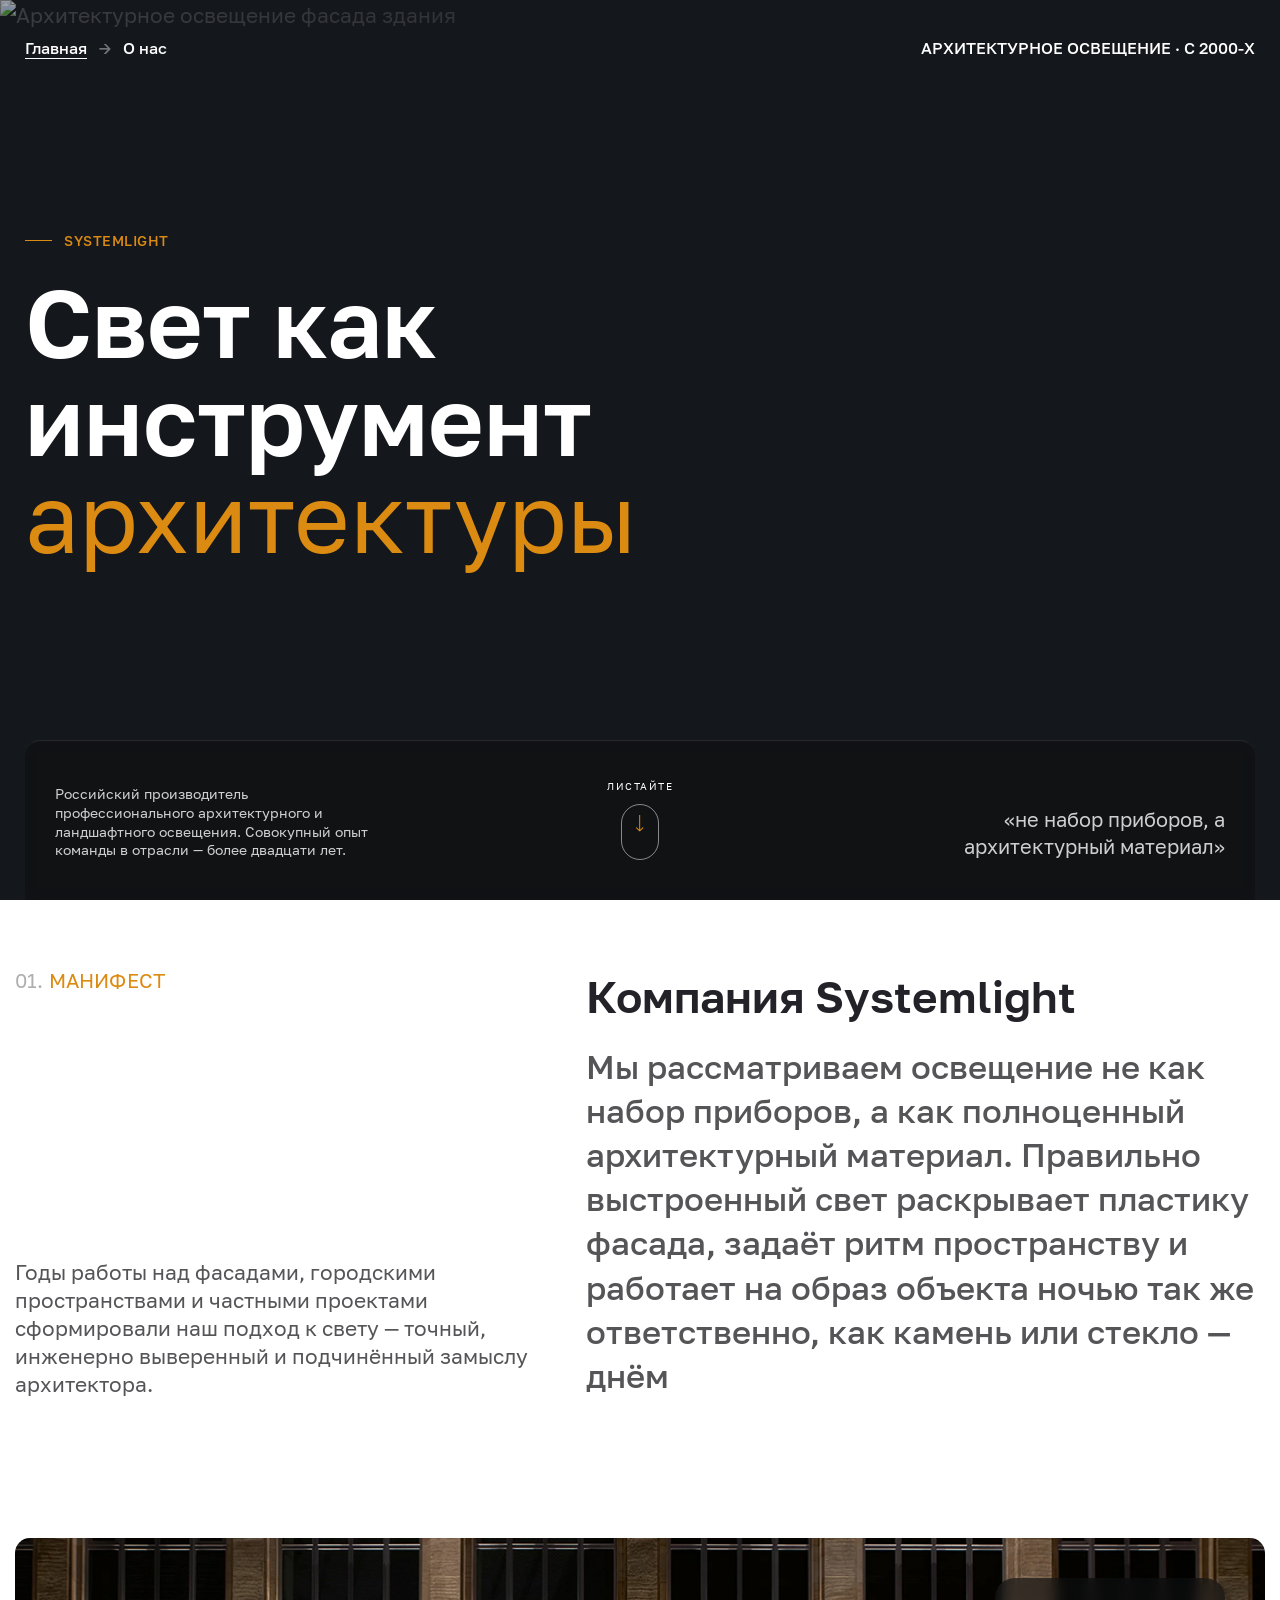
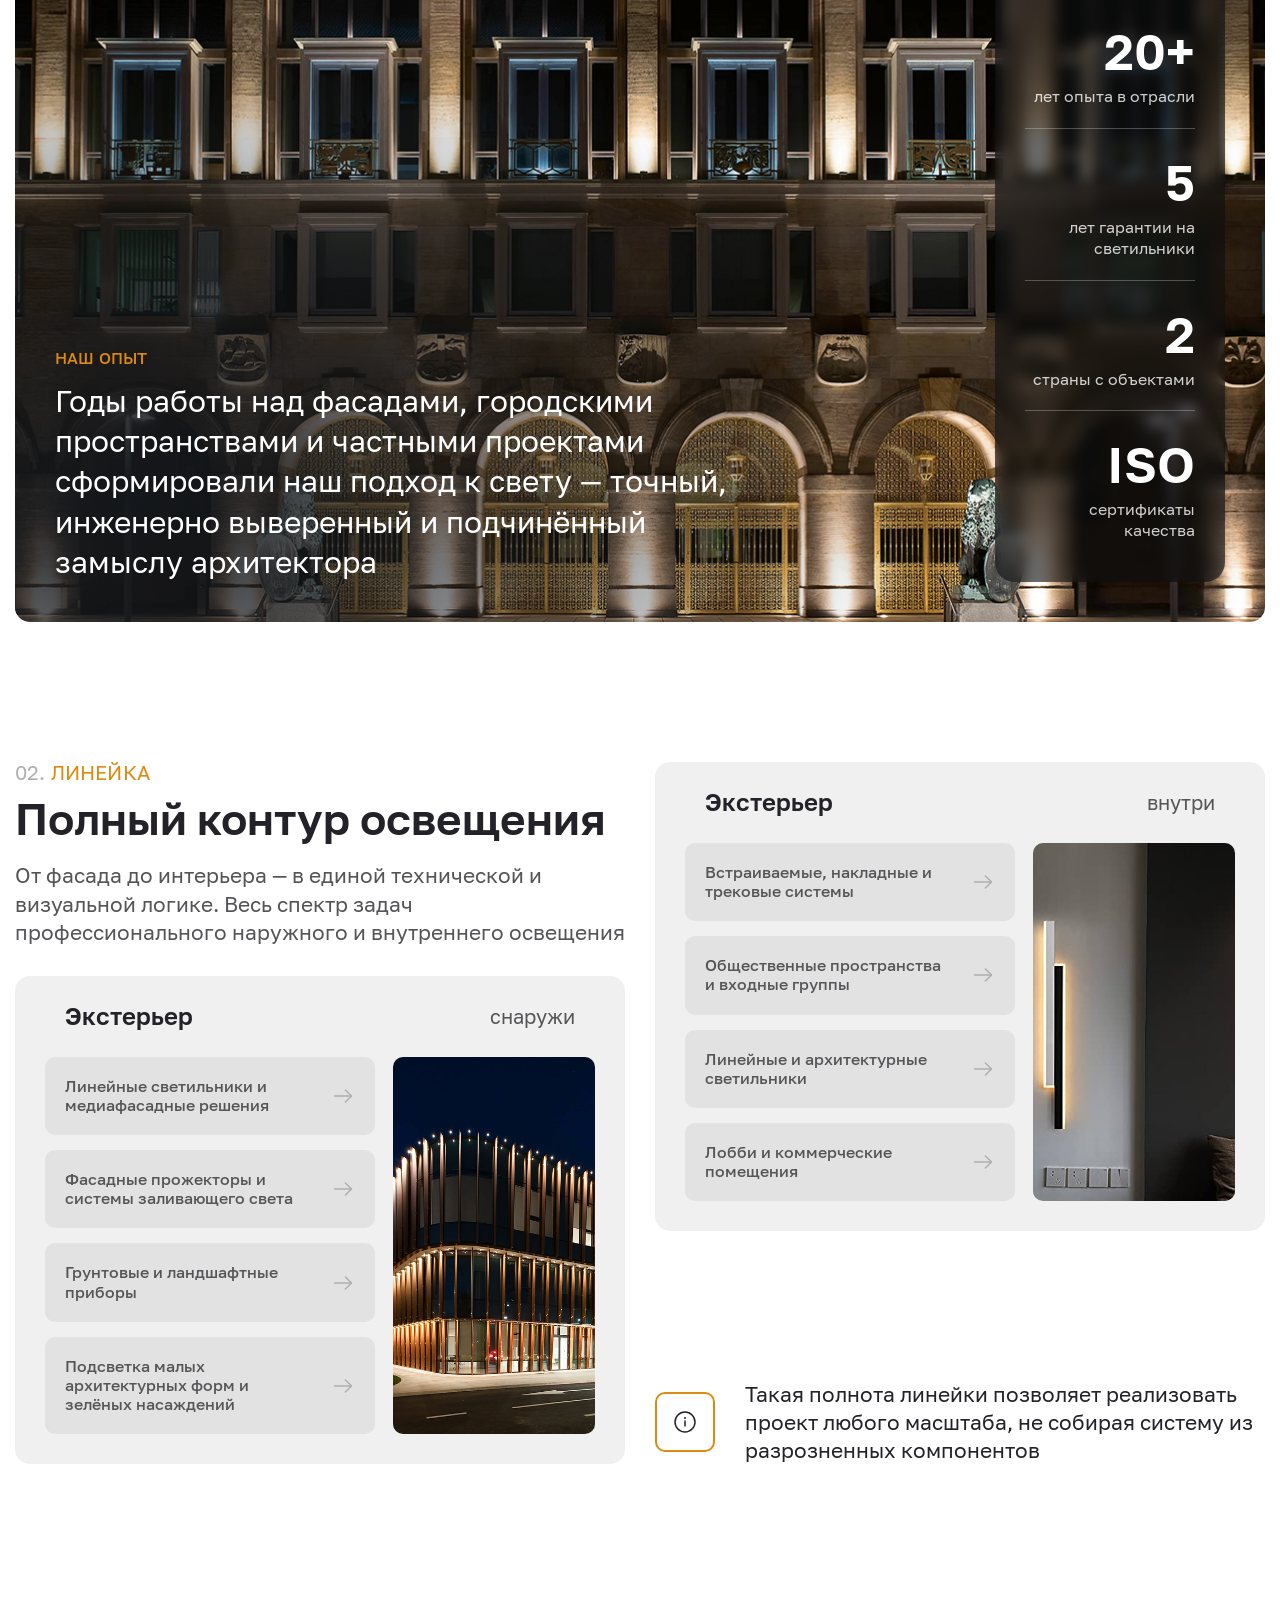
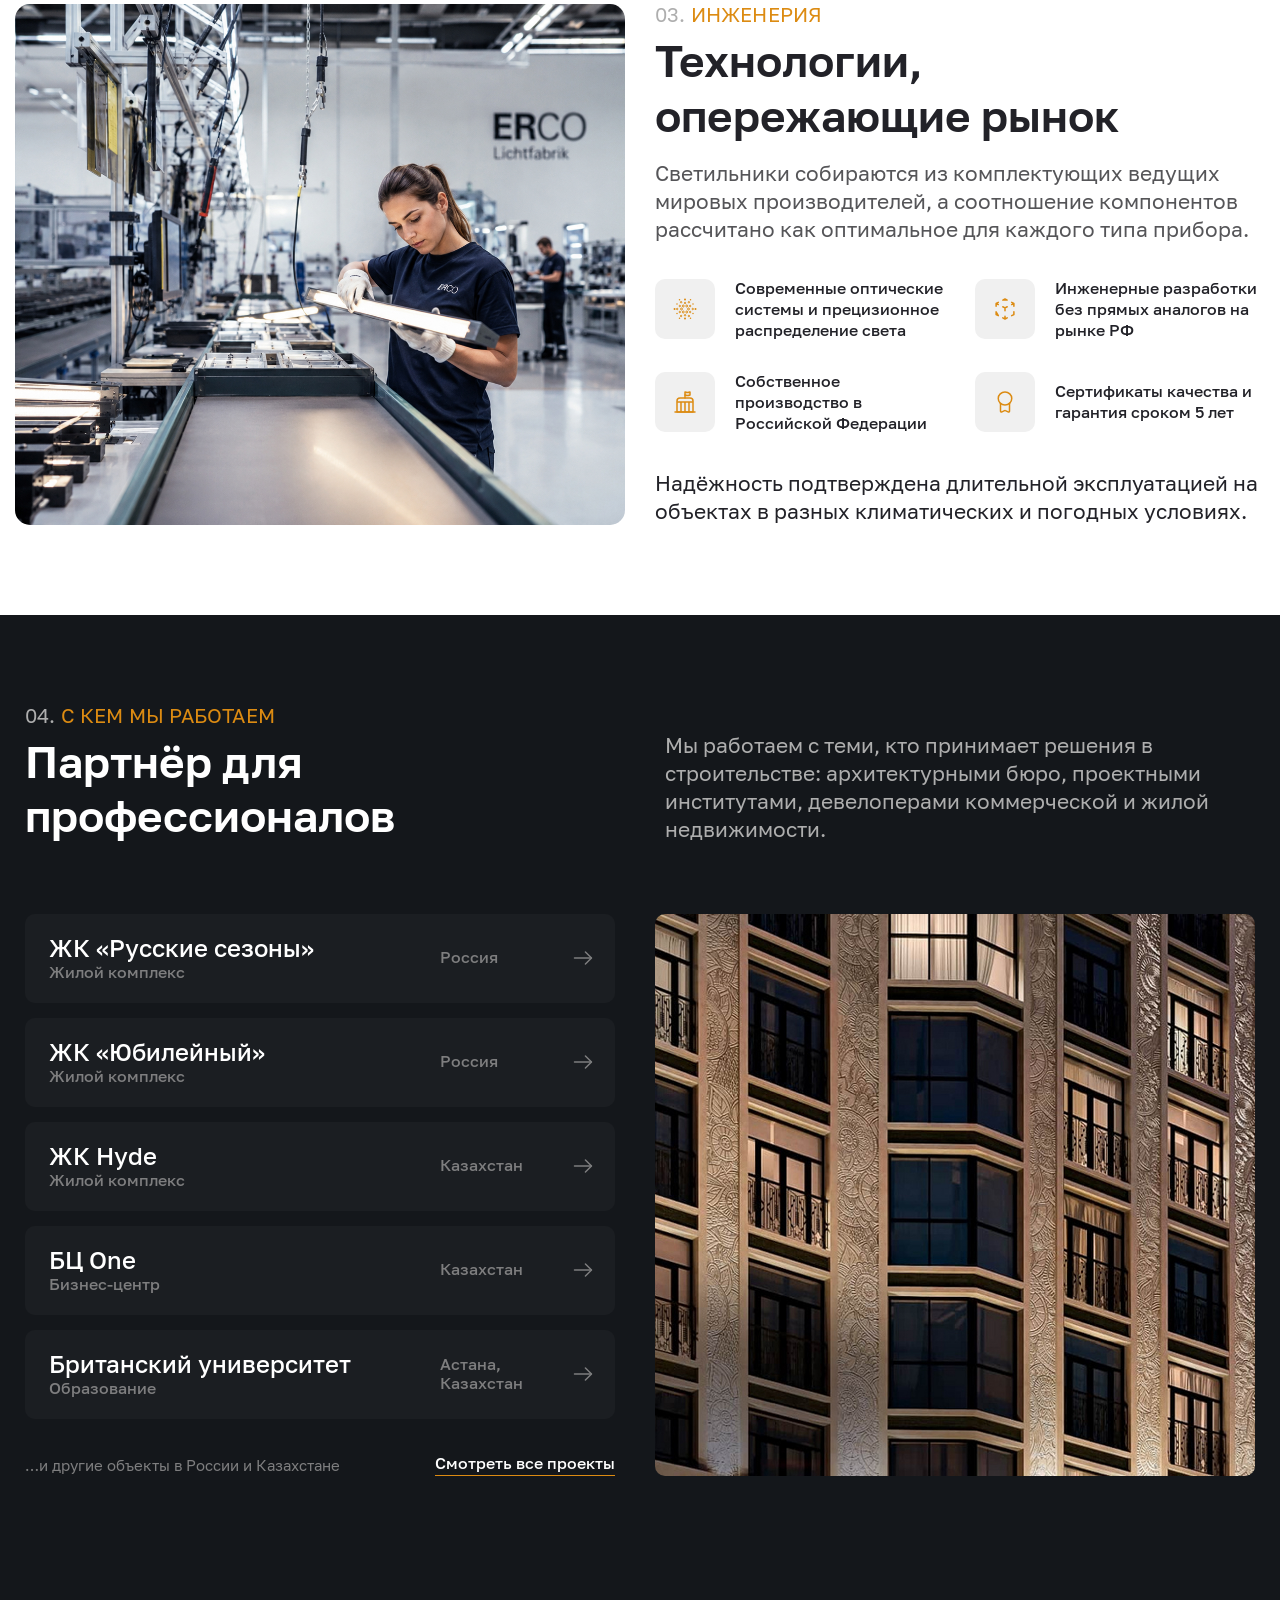
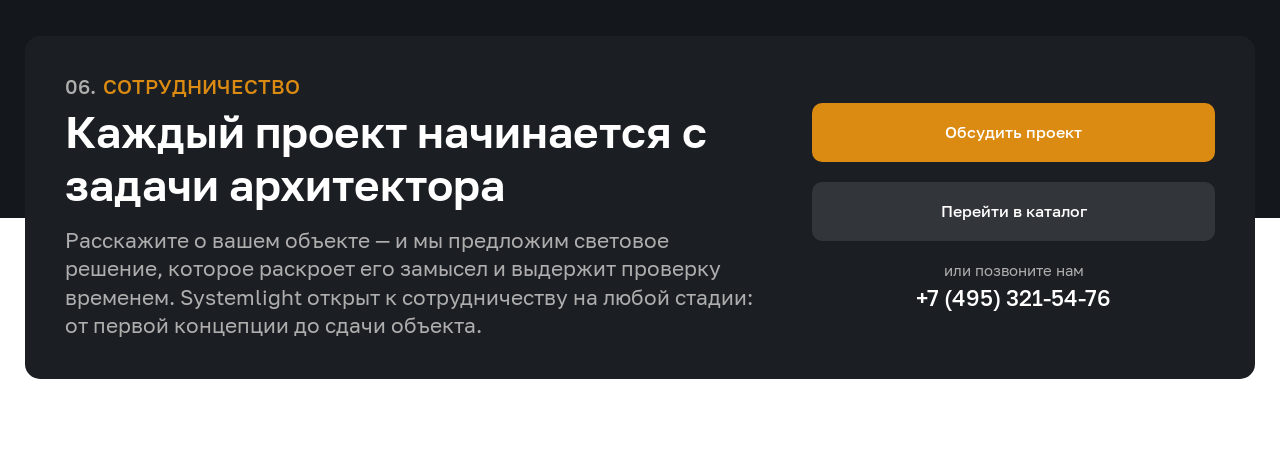
==== index.html @ 7ad4c0af "full files" ====
<!DOCTYPE html>
<html lang="ru">

<head>
     <meta charset="UTF-8">
     <meta name="viewport" content="width=device-width, initial-scale=1.0">
     <title>System light</title>
     <link rel="stylesheet" href="styles/fonts.css">
     <link rel="stylesheet" href="https://cdn.jsdelivr.net/npm/@fancyapps/ui@5.0/dist/fancybox/fancybox.css" />
     <link rel="stylesheet" href="https://cdn.jsdelivr.net/npm/swiper@11/swiper-bundle.min.css" />
     <link rel="stylesheet" href="styles/variables.css">
     <link rel="stylesheet" href="styles/style.css">
</head>

<body>
     <main class="main-header">

          <section class="hero-section">
               <img class="hero-section__bg" src="img/hero-bg.jpg" alt="Архитектурное освещение фасада здания">

               <div class="hero-section__container">

                    <div class="hero-section__nav">
                         <div class="hero-section__breadcrumbs">
                              <a href="#" class="hero-section__nav-link hero-section__nav-link--active">Главная</a>
                              <span class="hero-section__nav-separator">→</span>
                              <span class="hero-section__nav-current">О нас</span>
                         </div>
                         <div class="hero-section__meta">
                              Архитектурное освещение · с 2000-х
                         </div>
                    </div>

                    <div class="hero-section__content">
                         <div class="hero-section__brand">
                              <span class="hero-section__brand-line"></span>
                              <span class="hero-section__brand-name">Systemlight</span>
                         </div>
                         <h1 class="hero-section__title">
                              Свет как<br>
                              инструмент <br>
                              <span class="hero-section__title--accent">архитектуры</span>
                         </h1>
                    </div>

                    <footer class="hero-section__footer">

                         <div class="hero-section__footer-col hero-section__footer-col--left">
                              <p class="hero-section__description">
                                   Российский производитель профессионального архитектурного и ландшафтного освещения.
                                   Совокупный опыт команды в отрасли — более двадцати лет.
                              </p>
                         </div>

                         <a href="#manifesto" class="hero-section__scroll-indicator">
                              <span class="hero-section__scroll-text">листайте</span>
                              <div class="hero-section__mouse">
                                   <svg class="hero-section__arrow" width="8" height="17" viewBox="0 0 8 17" fill="none"
                                        xmlns="http://www.w3.org/2000/svg">
                                        <path d="M3.32845 16.3536C3.52372 16.5488 3.8403 16.5488 4.03556 16.3536L7.21754 13.1716C7.4128 12.9763 7.4128 12.6597 7.21754 12.4645C7.02228 12.2692 6.7057 12.2692 6.51043 12.4645L3.68201 15.2929L0.85358 12.4645C0.658318 12.2692 0.341735 12.2692 0.146473 12.4645C-0.0487893 12.6597 -0.0487893 12.9763 0.146473 13.1716L3.32845 16.3536ZM3.68201 0L3.18201 0L3.18201 16H3.68201H4.18201L4.18201 0L3.68201 0Z"
                                             fill="currentColor" />
                                   </svg>
                              </div>
                         </a>

                         <div class="hero-section__footer-col hero-section__footer-col--right">
                              <blockquote class="hero-section__quote">
                                   «не набор приборов,
                                   а архитектурный материал»
                              </blockquote>
                         </div>

                    </footer>

               </div>
          </section>

          <section class="manifesto" id="manifesto">
               <div class="manifesto__inner container">

                    <div class="manifesto__aside">
                         <div class="manifesto__label subtitle">
                              <span>01. </span>Манифест
                         </div>
                         <p class="manifesto__intro">
                              Годы работы над фасадами, городскими пространствами и частными проектами сформировали наш
                              подход к свету — точный, инженерно выверенный и подчинённый замыслу архитектора.
                         </p>
                    </div>

                    <div class="manifesto__content">
                         <h2 class="manifesto__title title">Компания Systemlight</h2>
                         <p class="manifesto__description">
                              Мы рассматриваем освещение не как набор приборов, а как полноценный архитектурный
                              материал.
                              Правильно выстроенный свет раскрывает пластику фасада, задаёт ритм пространству и работает
                              на
                              образ объекта ночью так же ответственно, как камень или стекло — днём
                         </p>
                         <p class="manifesto__intro-mobile">
                              Годы работы над фасадами, городскими пространствами и частными проектами сформировали наш
                              подход к свету — точный, инженерно выверенный и подчинённый замыслу архитектора.
                         </p>
                    </div>

               </div>
          </section>

          <section class="our-experience">
               <div class="our-experience__container container">
                    <div class="our-experience__body">
                         <div class="our-experience__bg">
                              <img class="our-experience__image" src="img/our-experience.jpg"
                                   alt="Архитектурное освещение фасада">
                         </div>
                         <div class="our-experience__banner">

                              <div class="our-experience__content">
                                   <span class="our-experience__subtitle subtitle">Наш опыт</span>
                                   <p class="our-experience__text">
                                        Годы работы над фасадами, городскими пространствами и частными проектами
                                        сформировали наш подход к свету — точный, инженерно выверенный и подчинённый
                                        замыслу архитектора
                                   </p>
                              </div>

                              <div class="our-experience__stats-panel">

                                   <div class="our-experience__stat-item">
                                        <div class="our-experience__stat-value">20+</div>
                                        <div class="our-experience__stat-desc">лет опыта в отрасли</div>
                                   </div>

                                   <div class="our-experience__stat-item">
                                        <div class="our-experience__stat-value">5</div>
                                        <div class="our-experience__stat-desc">лет гарантии на светильники</div>
                                   </div>

                                   <div class="our-experience__stat-item">
                                        <div class="our-experience__stat-value">2</div>
                                        <div class="our-experience__stat-desc">страны с объектами</div>
                                   </div>

                                   <div class="our-experience__stat-itemour-experience__stat-item--last">
                                        <div class="our-experience__stat-value">ISO</div>
                                        <div class="our-experience__stat-desc">сертификаты качества</div>
                                   </div>

                              </div>

                         </div>
                    </div>
               </div>
          </section>

          <section class="product-line">
               <div class="product-line__container container">

                    <div class="product-line__col">
                         <div class="product-line__header">
                              <div class="product-line__subtitle subtitle">
                                   <span class="product-line__subtitle-num">02. </span>Линейка
                              </div>
                              <h2 class="product-line__title title">Полный контур освещения</h2>
                              <p class="product-line__description">
                                   От фасада до интерьера — в единой технической и визуальной логике. Весь спектр задач
                                   профессионального наружного и внутреннего освещения
                              </p>
                         </div>

                         <div class="product-line__sub-section product-line__sub-section--exterior">
                              <div class="product-line-card">
                                   <div class="product-line-card__header">
                                        <h3 class="product-line-card__title">Экстерьер</h3>
                                        <span class="product-line-card__badge">снаружи</span>
                                   </div>

                                   <div class="product-line-card__body">

                                        <div class="product-line-card__list">
                                             <a href="#" target="_blank" class="product-line-card__item">
                                                  <span class="product-line-card__item-text">Линейные светильники и
                                                       медиафасадные решения</span>
                                                  <div class="product-line-card__arrow">
                                                       <svg width="24" height="24" viewBox="0 0 24 24" fill="none"
                                                            xmlns="http://www.w3.org/2000/svg">
                                                            <path d="M14.43 5.92993L20.5 11.9999L14.43 18.0699"
                                                                 stroke="currentColor" stroke-width="1.5"
                                                                 stroke-miterlimit="10" stroke-linecap="round"
                                                                 stroke-linejoin="round" />
                                                            <path d="M3.5 12H20.33" stroke="currentColor"
                                                                 stroke-width="1.5" stroke-miterlimit="10"
                                                                 stroke-linecap="round" stroke-linejoin="round" />
                                                       </svg>
                                                  </div>
                                             </a>
                                             <a href="#" target="_blank" class="product-line-card__item">
                                                  <span class="product-line-card__item-text">Фасадные прожекторы и
                                                       системы заливающего света</span>
                                                  <div class="product-line-card__arrow">
                                                       <svg width="24" height="24" viewBox="0 0 24 24" fill="none"
                                                            xmlns="http://www.w3.org/2000/svg">
                                                            <path d="M14.43 5.92993L20.5 11.9999L14.43 18.0699"
                                                                 stroke="currentColor" stroke-width="1.5"
                                                                 stroke-miterlimit="10" stroke-linecap="round"
                                                                 stroke-linejoin="round" />
                                                            <path d="M3.5 12H20.33" stroke="currentColor"
                                                                 stroke-width="1.5" stroke-miterlimit="10"
                                                                 stroke-linecap="round" stroke-linejoin="round" />
                                                       </svg>
                                                  </div>
                                             </a>
                                             <a href="#" target="_blank" class="product-line-card__item">
                                                  <span class="product-line-card__item-text">Грунтовые и ландшафтные
                                                       приборы</span>
                                                  <div class="product-line-card__arrow">
                                                       <svg width="24" height="24" viewBox="0 0 24 24" fill="none"
                                                            xmlns="http://www.w3.org/2000/svg">
                                                            <path d="M14.43 5.92993L20.5 11.9999L14.43 18.0699"
                                                                 stroke="currentColor" stroke-width="1.5"
                                                                 stroke-miterlimit="10" stroke-linecap="round"
                                                                 stroke-linejoin="round" />
                                                            <path d="M3.5 12H20.33" stroke="currentColor"
                                                                 stroke-width="1.5" stroke-miterlimit="10"
                                                                 stroke-linecap="round" stroke-linejoin="round" />
                                                       </svg>
                                                  </div>
                                             </a>

                                             <a href="#" target="_blank" class="product-line-card__item">
                                                  <span class="product-line-card__item-text">Подсветка малых
                                                       архитектурных форм и зелёных насаждений</span>
                                                  <div class="product-line-card__arrow">
                                                       <svg width="24" height="24" viewBox="0 0 24 24" fill="none"
                                                            xmlns="http://www.w3.org/2000/svg">
                                                            <path d="M14.43 5.92993L20.5 11.9999L14.43 18.0699"
                                                                 stroke="currentColor" stroke-width="1.5"
                                                                 stroke-miterlimit="10" stroke-linecap="round"
                                                                 stroke-linejoin="round" />
                                                            <path d="M3.5 12H20.33" stroke="currentColor"
                                                                 stroke-width="1.5" stroke-miterlimit="10"
                                                                 stroke-linecap="round" stroke-linejoin="round" />
                                                       </svg>
                                                  </div>
                                             </a>

                                        </div>

                                        <div class="product-line-card__image-wrapper">
                                             <img class="product-line-card__image" src="img/product-line/exterior.jpg"
                                                  alt="Визуализация категории">
                                        </div>

                                   </div>
                              </div>
                         </div>
                    </div>

                    <div class="product-line__col product-line__col--space-between">
                         <div class="product-line__sub-section product-line__sub-section--interior">
                              <div class="product-line-card">
                                   <div class="product-line-card__header">
                                        <h3 class="product-line-card__title">Экстерьер</h3>
                                        <span class="product-line-card__badge">внутри</span>
                                   </div>

                                   <div class="product-line-card__body">

                                        <div class="product-line-card__list">

                                             <a href="#" target="_blank" class="product-line-card__item">
                                                  <span class="product-line-card__item-text">Встраиваемые, накладные и
                                                       трековые системы</span>
                                                  <div class="product-line-card__arrow">
                                                       <svg width="24" height="24" viewBox="0 0 24 24" fill="none"
                                                            xmlns="http://www.w3.org/2000/svg">
                                                            <path d="M14.43 5.92993L20.5 11.9999L14.43 18.0699"
                                                                 stroke="currentColor" stroke-width="1.5"
                                                                 stroke-miterlimit="10" stroke-linecap="round"
                                                                 stroke-linejoin="round" />
                                                            <path d="M3.5 12H20.33" stroke="currentColor"
                                                                 stroke-width="1.5" stroke-miterlimit="10"
                                                                 stroke-linecap="round" stroke-linejoin="round" />
                                                       </svg>
                                                  </div>
                                             </a>

                                             <a href="#" target="_blank" class="product-line-card__item">
                                                  <span class="product-line-card__item-text">Общественные пространства и
                                                       входные группы</span>
                                                  <div class="product-line-card__arrow">
                                                       <svg width="24" height="24" viewBox="0 0 24 24" fill="none"
                                                            xmlns="http://www.w3.org/2000/svg">
                                                            <path d="M14.43 5.92993L20.5 11.9999L14.43 18.0699"
                                                                 stroke="currentColor" stroke-width="1.5"
                                                                 stroke-miterlimit="10" stroke-linecap="round"
                                                                 stroke-linejoin="round" />
                                                            <path d="M3.5 12H20.33" stroke="currentColor"
                                                                 stroke-width="1.5" stroke-miterlimit="10"
                                                                 stroke-linecap="round" stroke-linejoin="round" />
                                                       </svg>
                                                  </div>
                                             </a>

                                             <a href="#" target="_blank" class="product-line-card__item">
                                                  <span class="product-line-card__item-text">Линейные и архитектурные
                                                       светильники</span>
                                                  <div class="product-line-card__arrow">
                                                       <svg width="24" height="24" viewBox="0 0 24 24" fill="none"
                                                            xmlns="http://www.w3.org/2000/svg">
                                                            <path d="M14.43 5.92993L20.5 11.9999L14.43 18.0699"
                                                                 stroke="currentColor" stroke-width="1.5"
                                                                 stroke-miterlimit="10" stroke-linecap="round"
                                                                 stroke-linejoin="round" />
                                                            <path d="M3.5 12H20.33" stroke="currentColor"
                                                                 stroke-width="1.5" stroke-miterlimit="10"
                                                                 stroke-linecap="round" stroke-linejoin="round" />
                                                       </svg>
                                                  </div>
                                             </a>

                                             <a href="#" target="_blank" class="product-line-card__item">
                                                  <span class="product-line-card__item-text">Лобби и коммерческие
                                                       помещения</span>
                                                  <div class="product-line-card__arrow">
                                                       <svg width="24" height="24" viewBox="0 0 24 24" fill="none"
                                                            xmlns="http://www.w3.org/2000/svg">
                                                            <path d="M14.43 5.92993L20.5 11.9999L14.43 18.0699"
                                                                 stroke="currentColor" stroke-width="1.5"
                                                                 stroke-miterlimit="10" stroke-linecap="round"
                                                                 stroke-linejoin="round" />
                                                            <path d="M3.5 12H20.33" stroke="currentColor"
                                                                 stroke-width="1.5" stroke-miterlimit="10"
                                                                 stroke-linecap="round" stroke-linejoin="round" />
                                                       </svg>
                                                  </div>
                                             </a>

                                        </div>

                                        <div class="product-line-card__image-wrapper">
                                             <img class="product-line-card__image" src="img/product-line/interior.jpg"
                                                  alt="Визуализация категории">
                                        </div>

                                   </div>
                              </div>
                         </div>

                         <div class="product-line__footer">
                              <div class="product-line__info-icon">
                                   <svg width="24" height="24" viewBox="0 0 24 24" fill="none"
                                        xmlns="http://www.w3.org/2000/svg">
                                        <path d="M12 2C6.5 2 2 6.5 2 12C2 17.5 6.5 22 12 22C17.5 22 22 17.5 22 12C22 6.5 17.5 2 12 2Z"
                                             stroke="#222228" stroke-width="1.5" stroke-linecap="round"
                                             stroke-linejoin="round" />
                                        <path d="M12 16V11" stroke="#222228" stroke-width="1.5" stroke-linecap="round"
                                             stroke-linejoin="round" />
                                        <path d="M12.0055 8H11.9965" stroke="#222228" stroke-width="2"
                                             stroke-linecap="round" stroke-linejoin="round" />
                                   </svg>
                              </div>
                              <p class="product-line__footer-text">
                                   Такая полнота линейки позволяет реализовать проект любого масштаба, не собирая
                                   систему из разрозненных компонентов
                              </p>
                         </div>
                    </div>

               </div>
          </section>

          <section class="engineering">
               <div class="engineering__container container">

                    <div class="engineering__image-wrapper">
                         <img class="engineering__image" src="img/engineering/factory-production.jpg"
                              alt="Производство светильников Systemlight">
                    </div>

                    <div class="engineering__content">
                         <div class="engineering__header">
                              <div class="engineering__subtitle subtitle">
                                   <span class="engineering__subtitle-num">03.</span> Инженерия
                              </div>
                              <h2 class="engineering__title title">Технологии,<br>опережающие рынок</h2>
                              <p class="engineering__description">
                                   Светильники собираются из комплектующих ведущих мировых производителей, а соотношение
                                   компонентов рассчитано как оптимальное для каждого типа прибора.
                              </p>
                         </div>

                         <div class="engineering__features">
                              <div class="engineering__feature-item">
                                   <div class="engineering__icon-box">
                                        <img src="img/engineering/icon-optics.svg" alt="Оптика"
                                             class="engineering__icon">
                                   </div>
                                   <p class="engineering__feature-text">Современные оптические системы и прецизионное
                                        распределение света</p>
                              </div>

                              <div class="engineering__feature-item">
                                   <div class="engineering__icon-box">
                                        <img src="img/engineering/icon-russia.svg" alt="Разработки РФ"
                                             class="engineering__icon">
                                   </div>
                                   <p class="engineering__feature-text">Инженерные разработки без прямых аналогов на
                                        рынке РФ</p>
                              </div>

                              <div class="engineering__feature-item">
                                   <div class="engineering__icon-box">
                                        <img src="img/engineering/icon-production.svg" alt="Производство"
                                             class="engineering__icon">
                                   </div>
                                   <p class="engineering__feature-text">Собственное производство в Российской Федерации
                                   </p>
                              </div>

                              <div class="engineering__feature-item">
                                   <div class="engineering__icon-box">
                                        <img src="img/engineering/icon-warranty.svg" alt="Гарантия"
                                             class="engineering__icon">
                                   </div>
                                   <p class="engineering__feature-text">Сертификаты качества и гарантия сроком 5 лет</p>
                              </div>
                         </div>

                         <div class="engineering__footer">
                              <p class="engineering__footer-text">
                                   Надёжность подтверждена длительной эксплуатацией на объектах в разных климатических и
                                   погодных условиях.
                              </p>
                         </div>
                    </div>

               </div>
          </section>

          <section class="partners-section">
               <div class="partners-section__container container">

                    <div class="partners-section__header">
                         <div class="partners-section__title-block">
                              <div class="partners-section__subtitle subtitle">
                                   <span class="partners-section__num">04.</span> С кем мы работаем
                              </div>
                              <h2 class="partners-section__title title">Партнёр для профессионалов</h2>
                         </div>
                         <p class="partners-section__description">
                              Мы работаем с теми, кто принимает решения в строительстве: архитектурными бюро, проектными
                              институтами, девелоперами коммерческой и жилой недвижимости.
                         </p>
                    </div>

                    <div class="partners-section__body">

                         <div class="partners-section__list">

                              <a href="#" target="_blank" class="partners-section__item">
                                   <div class="partners-section__item-info">
                                        <h4 class="partners-section__item-name">ЖК «Русские сезоны»</h4>
                                        <span class="partners-section__item-type">Жилой комплекс</span>
                                   </div>
                                   <span class="partners-section__item-country">Россия</span>
                                   <div class="partners-section__arrow">
                                        <svg width="24" height="24" viewBox="0 0 24 24" fill="none"
                                             xmlns="http://www.w3.org/2000/svg">
                                             <path d="M14.43 5.93018L20.5 12.0002L14.43 18.0702" stroke="currentColor"
                                                  stroke-width="1.5" stroke-miterlimit="10" stroke-linecap="round"
                                                  stroke-linejoin="round" />
                                             <path d="M3.5 12H20.33" stroke="currentColor" stroke-width="1.5"
                                                  stroke-miterlimit="10" stroke-linecap="round"
                                                  stroke-linejoin="round" />
                                        </svg>
                                   </div>
                              </a>

                              <a href="#" target="_blank" class="partners-section__item">
                                   <div class="partners-section__item-info">
                                        <h4 class="partners-section__item-name">ЖК «Юбилейный»</h4>
                                        <span class="partners-section__item-type">Жилой комплекс</span>
                                   </div>
                                   <span class="partners-section__item-country">Россия</span>
                                   <div class="partners-section__arrow">
                                        <svg width="24" height="24" viewBox="0 0 24 24" fill="none"
                                             xmlns="http://www.w3.org/2000/svg">
                                             <path d="M14.43 5.93018L20.5 12.0002L14.43 18.0702" stroke="currentColor"
                                                  stroke-width="1.5" stroke-miterlimit="10" stroke-linecap="round"
                                                  stroke-linejoin="round" />
                                             <path d="M3.5 12H20.33" stroke="currentColor" stroke-width="1.5"
                                                  stroke-miterlimit="10" stroke-linecap="round"
                                                  stroke-linejoin="round" />
                                        </svg>
                                   </div>
                              </a>

                              <a href="#" target="_blank" class="partners-section__item">
                                   <div class="partners-section__item-info">
                                        <h4 class="partners-section__item-name">ЖК Hyde</h4>
                                        <span class="partners-section__item-type">Жилой комплекс</span>
                                   </div>
                                   <span class="partners-section__item-country">Казахстан</span>
                                   <div class="partners-section__arrow">
                                        <svg width="24" height="24" viewBox="0 0 24 24" fill="none"
                                             xmlns="http://www.w3.org/2000/svg">
                                             <path d="M14.43 5.93018L20.5 12.0002L14.43 18.0702" stroke="currentColor"
                                                  stroke-width="1.5" stroke-miterlimit="10" stroke-linecap="round"
                                                  stroke-linejoin="round" />
                                             <path d="M3.5 12H20.33" stroke="currentColor" stroke-width="1.5"
                                                  stroke-miterlimit="10" stroke-linecap="round"
                                                  stroke-linejoin="round" />
                                        </svg>
                                   </div>
                              </a>

                              <a href="#" target="_blank" class="partners-section__item">
                                   <div class="partners-section__item-info">
                                        <h4 class="partners-section__item-name">БЦ One</h4>
                                        <span class="partners-section__item-type">Бизнес-центр</span>
                                   </div>
                                   <span class="partners-section__item-country">Казахстан</span>
                                   <div class="partners-section__arrow">
                                        <svg width="24" height="24" viewBox="0 0 24 24" fill="none"
                                             xmlns="http://www.w3.org/2000/svg">
                                             <path d="M14.43 5.93018L20.5 12.0002L14.43 18.0702" stroke="currentColor"
                                                  stroke-width="1.5" stroke-miterlimit="10" stroke-linecap="round"
                                                  stroke-linejoin="round" />
                                             <path d="M3.5 12H20.33" stroke="currentColor" stroke-width="1.5"
                                                  stroke-miterlimit="10" stroke-linecap="round"
                                                  stroke-linejoin="round" />
                                        </svg>
                                   </div>
                              </a>

                              <a href="#" target="_blank" class="partners-section__item">
                                   <div class="partners-section__item-info">
                                        <h4 class="partners-section__item-name">Британский университет</h4>
                                        <span class="partners-section__item-type">Образование</span>
                                   </div>
                                   <span class="partners-section__item-country">Астана, Казахстан</span>
                                   <div class="partners-section__arrow">
                                        <svg width="24" height="24" viewBox="0 0 24 24" fill="none"
                                             xmlns="http://www.w3.org/2000/svg">
                                             <path d="M14.43 5.93018L20.5 12.0002L14.43 18.0702" stroke="currentColor"
                                                  stroke-width="1.5" stroke-miterlimit="10" stroke-linecap="round"
                                                  stroke-linejoin="round" />
                                             <path d="M3.5 12H20.33" stroke="currentColor" stroke-width="1.5"
                                                  stroke-miterlimit="10" stroke-linecap="round"
                                                  stroke-linejoin="round" />
                                        </svg>
                                   </div>
                              </a>

                              <div class="partners-section__footer">
                                   <span class="partners-section__more">…и другие объекты в России и Казахстане</span>
                                   <a href="#" class="partners-section__link">Смотреть все проекты</a>
                              </div>
                         </div>

                         <div class="partners-section__image-wrapper">
                              <img class="partners-section__image" src="img/partners/building.jpg"
                                   alt="Архитектурный объект с фасадным освещением">
                         </div>

                    </div>
               </div>
          </section>

          <section class="cooperation-section">
               <div class="cooperation-section__container container">
                    <div class="cooperation-section__card">
                         <div class="cooperation-section__content">
                              <div class="cooperation-section__subtitle subtitle">
                                   <span class="cooperation-section__num">06.</span> Сотрудничество
                              </div>
                              <h2 class="cooperation-section__title title">Каждый проект начинается с задачи архитектора
                              </h2>
                              <p class="cooperation-section__description">
                                   Расскажите о вашем объекте — и мы предложим световое решение, которое раскроет его
                                   замысел
                                   и выдержит проверку временем. Systemlight открыт к сотрудничеству на любой стадии: от
                                   первой концепции до сдачи объекта.
                              </p>
                         </div>

                         <div class="cooperation-section__actions">
                              <button class="cooperation-section__btn cooperation-section__btn--primary" type="button">
                                   Обсудить проект
                              </button>

                              <a href="#" class="cooperation-section__btn cooperation-section__btn--secondary">
                                   Перейти в каталог
                              </a>

                              <div class="cooperation-section__contacts">
                                   <span class="cooperation-section__contacts-label">или позвоните нам</span>
                                   <a href="tel:+74953215476" class="cooperation-section__phone">+7 (495) 321-54-76</a>
                              </div>
                         </div>
                    </div>
               </div>
          </section>

     </main>
     <script src="https://cdn.jsdelivr.net/npm/@fancyapps/ui@5.0/dist/fancybox/fancybox.umd.js"></script>
     <script src="https://cdn.jsdelivr.net/npm/swiper@11/swiper-bundle.min.js"></script>
     <script src="scripts/script.js"></script>
</body>

</html>
---- styles/fonts.css ----
@font-face {
  font-family: 'GolosTextRegular';
  font-style: normal;
  font-weight: 400;
  font-display: swap;
  src: url('../fonts/GolosTextRegular.woff2') format('woff2'),
       url('../fonts/GolosTextRegular.woff') format('woff');
}

@font-face {
  font-family: 'GolosTextRegular';
  font-style: normal;
  font-weight: 500;
  font-display: swap;
  src: url('../fonts/GolosTextMedium.woff2') format('woff2'),
       url('../fonts/GolosTextMedium.woff') format('woff');
}

@font-face {
  font-family: 'GolosTextRegular';
  font-style: normal;
  font-weight: 600;
  font-display: swap;
  src: url('../fonts/GolosTextSemiBold.woff') format('woff');
  src: url('../fonts/GolosTextSemiBold.woff2') format('woff2');
}
---- styles/variables.css ----
:root {
     /* Layout */
     --container-width: 1494px;
     --container-padding: 0 15px;
     --gap-lg: 50px;

     /* Colors */
     --color-white: #ffffff;
     --color-gray-1: #aeaeae;
     --color-gray-5: #555558;
     --color-gray-7: #7e7e7f;
     --color-gray-10: #aeaeae;
     --color-orange: #dc8b12;
     --color-dark: #222228;

     --color-white-01: rgba(255, 255, 255, 0.1);
     --color-white-08: rgba(255, 255, 255, 0.8);
     --color-white-18: rgba(255, 255, 255, 0.18);
     --color-white-26: rgba(255, 255, 255, 0.26);

     --color-black-opacity-61: rgba(14, 15, 17, 0.61);

     /* Typography */
     --font-main: "GolosTextRegular", sans-serif;
     --font-size: 12px;

     --border-radius-main: 15px;
     --border-radius-icon: 10px;

     /* ==========================================================================
        THEME TOKENS
        Эти 3 переменные — единственное, что переключается между светлой и
        тёмной темой. Остальные переменные (--color-white, --color-orange,
        --color-gray-7 и т.д.) используются в секциях, которые всегда тёмные
        (hero, our-experience, partners, cooperation) — их трогать нельзя.
        ========================================================================== */
     --color-bg-page: var(--color-white);
     --color-text-heading: var(--color-dark);
     --color-text-body: var(--color-gray-5);
}

/* ==========================================================================
   ТЁМНАЯ ТЕМА
   Переключается атрибутом data-theme="dark" на <html> .
   Меняет только фон "светлых" секций (manifesto, product-line, engineering)
   и цвет текста в них. Всё остальное (hero, our-experience, partners-section,
   cooperation-section) уже тёмное по дизайну и не участвует в переключении.
   ========================================================================== */
[data-theme="dark"] {
     --color-bg-page: #222228;
     --color-text-heading: #ffffff;
     --color-text-body: #d1d1d7;
}

html {
    scroll-behavior: smooth;
}

* {
     font-family: var(--font-main);
     margin: 0;
     padding: 0;
     box-sizing: border-box;
}

ul,
li {
     list-style: none;
     line-height: 1;
}

a {
     outline: none;
     text-decoration: none;
}

body {
     font-family: var(--font-main);
     -webkit-font-smoothing: antialiased;
     -moz-osx-font-smoothing: grayscale;
     font-size: 21px;
     line-height: 1.5;
     color: var(--color-text-body);
     background-color: var(--color-bg-page);
}

img {
     max-width: 100%;
     display: block;
}

button {
     outline: none;
     border: none;
     background: none;
     cursor: pointer;
     font-family: var(--font-main);
}

.swiper-button-lock {
     display: none !important;
}

.no-scroll {
     position: relative;
     overflow: hidden;
     height: 100vh;
     position: fixed;
     left: 0;
     width: 100%;
}

@media (max-width: 640px) {
     :root {
          --container-padding: 0 10px;
     }
}
---- styles/style.css ----
.container {
     max-width: var(--container-width);
     margin: 0 auto;
     padding: var(--container-padding);
}

.title {
     font-weight: 600;
     font-size: 44px;
     line-height: 124%;
     color: var(--color-text-heading);
}

.subtitle {
     font-size: 20px;
     line-height: 100%;
     letter-spacing: 0.01em;
     text-transform: uppercase;
     color: var(--color-orange);
     display: flex;
     align-items: center;
     gap: 5px;
}

.subtitle span {
     color: var(--color-gray-1);
}

.hero-section {
     position: relative;
     width: 100%;
     min-height: 832px;
     height: 100vh;
     background-color: #14171b;
     display: flex;
     justify-content: center;
     align-items: stretch;
     box-sizing: border-box;
     padding: 0 25px;
     overflow: hidden;
}

.hero-section__bg {
     position: absolute;
     top: 0;
     left: 0;
     width: 100%;
     height: 100%;
     object-fit: cover;
     object-position: center;
     z-index: 1;
     pointer-events: none;
}

.hero-section::after {
     content: "";
     position: absolute;
     top: 0;
     left: 0;
     width: 100%;
     height: 100%;
     background: radial-gradient(
          ellipse 114.32% 215.98% at 0.73% 2.85%,
          rgba(20, 23, 27, 0.4) 0%,
          rgba(20, 23, 27, 0.9) 100%
     );
     z-index: 2;
     pointer-events: none;
}

.hero-section__container {
     position: relative;
     z-index: 3;
     width: 100%;
     max-width: 1464px;
     display: flex;
     flex-direction: column;
     justify-content: space-between;
     padding-top: 40px;
     box-sizing: border-box;
}

.hero-section__nav {
     display: flex;
     justify-content: space-between;
     align-items: center;
     width: 100%;
}

.hero-section__breadcrumbs {
     display: flex;
     align-items: center;
     gap: 12px;
     font-size: 16px;
     font-weight: 500;
     line-height: 1;
}

.hero-section__nav-link {
     color: rgba(255, 255, 255, 0.6);
     text-decoration: none;
     transition: color 0.25s ease;
}

.hero-section__nav-link:hover {
     color: var(--color-white);
}

.hero-section__nav-link--active {
     color: var(--color-white);
     text-decoration: underline;
     text-underline-offset: 4px;
}

.hero-section__nav-link.hero-section__nav-link--active:hover {
     color: var(--color-orange);
}

.hero-section__nav-separator {
     color: rgba(255, 255, 255, 0.4);
}

.hero-section__nav-current {
     color: var(--color-white);
}

.hero-section__meta {
     color: var(--color-white);
     font-size: 16px;
     font-weight: 500;
     line-height: 1;
     text-transform: uppercase;
}

.hero-section__content {
     display: flex;
     flex-direction: column;
     gap: 22px;
     margin-top: auto;
     margin-bottom: auto;
}

.hero-section__brand {
     display: inline-flex;
     align-items: center;
     gap: 12px;
}

.hero-section__brand-line {
     width: 27px;
     height: 1px;
     background-color: var(--color-orange);
}

.hero-section__brand-name {
     color: var(--color-orange);
     font-size: 14px;
     font-weight: 500;
     text-transform: uppercase;
     letter-spacing: 0.5px;
}

.hero-section__title {
     color: var(--color-white);
     font-size: 118px;
     font-weight: 600;
     line-height: 1.02;
     margin: 0;
}

.hero-section__title--accent {
     color: var(--color-orange);
     font-weight: 400;
}

.hero-section__footer {
     display: grid;
     grid-template-columns: 330px 1fr 330px;
     align-items: flex-end;
     background: rgba(14, 15, 17, 0.6);
     border-top-left-radius: 15px;
     border-top-right-radius: 15px;
     border-top: 1px solid rgba(255, 255, 255, 0.1);
     backdrop-filter: blur(6.35px);
     -webkit-backdrop-filter: blur(6.35px);
     padding: 40px 30px;
     width: 100%;
     box-sizing: border-box;
     gap: 20px;
}

.hero-section__footer-col {
     display: flex;
     flex-direction: column;
}

.hero-section__footer-col--left {
     justify-content: flex-start;
}

.hero-section__footer-col--right {
     justify-content: flex-end;
}

.hero-section__description {
     color: rgba(255, 255, 255, 0.8);
     font-size: 14px;
     font-weight: 400;
     line-height: 18.76px;
     margin: 0;
}

.hero-section__quote {
     color: rgba(255, 255, 255, 0.8);
     font-size: 20px;
     font-weight: 400;
     line-height: 26.8px;
     text-align: right;
     margin: 0;
}

.hero-section__scroll-indicator {
     display: flex;
     flex-direction: column;
     align-items: center;
     justify-content: center;
     gap: 13px;
     cursor: pointer;
}

.hero-section__scroll-text {
     color: var(--color-white);
     font-size: 10px;
     font-weight: 400;
     text-transform: uppercase;
     letter-spacing: 1.5px;
     line-height: 1;
}

.hero-section__mouse {
     width: 38px;
     height: 56px;
     border: 1px solid rgba(255, 255, 255, 0.5);
     border-radius: 36px;
     position: relative;
     display: flex;
     justify-content: center;
     align-items: center;
     box-sizing: border-box;
     color: #dc8b12;
     transition: transform 0.3s ease, border-color 0.3s ease;
}

.hero-section__scroll-indicator:hover .hero-section__mouse {
     transform: translateY(3px);
     border-color: #dc8b12;
}

.hero-section__arrow {
     display: block;
     position: absolute;
     top: 10px;
     animation: arrowScroll 2s cubic-bezier(0.25, 1, 0.5, 1) infinite;
}

@keyframes heroFadeIn {
     from {
          opacity: 0;
          transform: translateY(20px);
     }
     to {
          opacity: 1;
          transform: translateY(0);
     }
}

.manifesto {
     padding-block: 70px;
}

.manifesto__inner {
     display: flex;
     align-items: flex-start;
     gap: var(--gap-lg);
}

.manifesto__aside {
     flex: 0 1 42.33%;
     align-self: stretch;
     display: flex;
     flex-direction: column;
     justify-content: space-between;
     align-items: flex-start;
     gap: 24px;
}

.manifesto__intro,
.manifesto__intro-mobile {
     line-height: 134%;
}

.manifesto__intro-mobile {
     display: none;
}

.manifesto__content {
     flex: 0 1 55.26%;
     max-width: 809px;
     display: flex;
     flex-direction: column;
     gap: 20px;
}

.manifesto__description {
     font-weight: 500;
     font-size: 33px;
     line-height: 134%;
     color: var(--color-text-body);
}

.our-experience {
     position: relative;
     padding-block: 70px;
}

.our-experience__body {
     position: relative;
     border-radius: 15px;
     overflow: hidden;
}

.our-experience__bg {
     position: absolute;
     top: 0;
     left: 0;
     width: 100%;
     height: 100%;
}

.our-experience__image {
     position: absolute;
     top: 0;
     left: 0;
     width: 100%;
     height: 100%;
     object-fit: cover;
     object-position: center;
}

.our-experience__bg::after {
     content: "";
     position: absolute;
     top: 0;
     left: 0;
     width: 100%;
     height: 100%;
     background: radial-gradient(ellipse 61.85% 68.88% at 9.77% 81.36%, #14171b 0%, rgba(20, 23, 27, 0) 100%);
     pointer-events: none;
}

.our-experience__banner {
     width: 100%;
     min-height: 682px;
     padding: 40px;
     display: flex;
     justify-content: space-between;
     align-items: flex-end;
     gap: 50px;

     position: relative;
     z-index: 2;
}

.our-experience__content {
     max-width: 717px;
     display: flex;
     flex-direction: column;
     gap: 15px;
}

.our-experience__subtitle {
     color: var(--color-orange);
     font-size: 16px;
     font-weight: 500;
     text-transform: uppercase;
     letter-spacing: 0.16px;
}

.our-experience__text {
     color: var(--color-white);
     font-size: 30px;
     font-weight: 400;
     line-height: 40.2px;
}

.our-experience__stats-panel {
     width: 230px;
     padding: 20px 30px;
     background: var(--color-black-opacity-61);
     border-radius: 20px;
     backdrop-filter: blur(6.35px);
     -webkit-backdrop-filter: blur(6.35px);
     display: flex;
     flex-direction: column;
}

.our-experience__stat-item,
.our-experience__stat-itemour-experience__stat-item--last {
     padding: 20px 0;
     display: flex;
     flex-direction: column;
     align-items: flex-end;
     gap: 2px;
}

.our-experience__stat-item {
     border-bottom: 1px solid var(--color-white-26);
}

.our-experience__stat-value {
     color: var(--color-white);
     font-size: 50px;
     font-weight: 600;
     line-height: 132%;
     text-align: right;
}

.our-experience__stat-desc {
     color: var(--color-white-08);
     font-size: 16px;
     font-weight: 400;
     line-height: 21.44px;
     text-align: right;
     white-space: pre-wrap;
}

/* ==========================================================================
   СЕКЦИЯ: PRODUCT LINE (02. Линейка)
   ========================================================================== */
.product-line {
     padding-block: 70px;
     background-color: var(--color-bg-page);
}

.product-line__container {
     display: grid;
     grid-template-columns: repeat(2, 1fr);
     gap: var(--gap-lg);
     align-items: stretch;
}

.product-line__col {
     display: flex;
     flex-direction: column;
     gap: 30px;
}

.product-line__col--space-between {
     justify-content: space-between;
}

.product-line__header {
     display: flex;
     flex-direction: column;
}

.product-line__subtitle {
     color: var(--color-orange);
}

.product-line__subtitle-num {
     color: var(--color-gray-1);
}

.product-line__title {
     color: var(--color-text-heading);
     margin-top: 10px;
     margin-bottom: 15px;
     font-size: 44px;
     font-weight: 600;
}

.product-line__description {
     font-size: 21px;
     line-height: 28.14px;
     color: var(--color-text-body);
}

/* ==========================================================================
   КОМПОНЕНТ: PRODUCT LINE CARD
   ========================================================================== */
.product-line-card {
     background-color: #f0f0f0;
     border-radius: var(--border-radius-main); /* 15px */
     padding: 40px;
     box-sizing: border-box;
     display: flex;
     flex-direction: column;
     width: 100%;
}

.product-line-card__header {
     display: flex;
     justify-content: space-between;
     align-items: center;
     padding-bottom: 30px;
     padding-left: 20px;
     padding-right: 20px;
}

.product-line-card__title {
     color: var(--color-dark);
     font-size: 24px;
     font-weight: 600;
     line-height: 20.88px;
     margin: 0;
}

.product-line-card__badge {
     color: var(--color-gray-5);
     font-size: 20px;
     font-weight: 400;
     line-height: 17.4px;
}

.product-line-card__body {
     display: grid;
     grid-template-columns: 350px 1fr;
     gap: 18px;
     align-items: stretch;
}

.product-line-card__list {
     display: flex;
     flex-direction: column;
     gap: 15px;
}

.product-line-card__item {
     padding: 20px;
     background-color: rgba(0, 0, 0, 0.06);
     border-radius: 10px;
     display: flex;
     justify-content: space-between;
     align-items: center;
     gap: 20px;
     color: var(--color-gray-5);
     transition: all 0.25s ease-in-out;
     cursor: pointer;
}

.product-line-card__item:hover {
     background-color: var(--color-white);
     color: var(--color-dark);
}

.product-line-card__item:hover .product-line-card__arrow {
     color: var(--color-orange);
}

.product-line-card__item-text {
     flex: 1 1 0;
     font-size: 16px;
     font-weight: 500;
     line-height: 19.2px;
}

.product-line-card__arrow {
     width: 24px;
     height: 24px;
     display: flex;
     align-items: center;
     justify-content: center;
     color: var(--color-gray-1);
     transition: color 0.25s ease-in-out;
}

.product-line-card__arrow svg {
     width: 24px;
     height: 24px;
     display: block;
}

.product-line-card__image-wrapper {
     position: relative;
     border-radius: 10px;
     overflow: hidden;
     width: 100%;
}

.product-line-card__image {
     width: 100%;
     height: 100%;
     object-fit: cover;
     object-position: center;
}

.product-line__footer {
     display: flex;
     align-items: center;
     gap: 30px;
     margin-top: auto;
}

.product-line__info-icon {
     width: 60px;
     height: 60px;
     border-radius: var(--border-radius-icon);
     display: flex;
     align-items: center;
     justify-content: center;
     flex-shrink: 0;
     outline: 2px solid var(--color-orange);
     outline-offset: -2px;
}

.product-line__info-icon svg {
     width: 24px;
     height: 24px;
     display: block;
}

.product-line__info-icon svg path {
     stroke: var(--color-text-heading);
}

.product-line__footer {
     display: flex;
     align-items: center;
     gap: 30px;
}

.product-line__footer-text {
     font-size: 21px;
     line-height: 28.14px;
     color: var(--color-text-heading);
}

.engineering {
     padding-top: 70px;
     padding-bottom: 90px;
     background-color: var(--color-bg-page);
}

.engineering__container {
     display: grid;
     grid-template-columns: 1fr 1fr;
     gap: var(--gap-lg);
     align-items: stretch;
     position: relative;
}

.engineering__image-wrapper {
     position: relative;
     border-radius: 15px;
     overflow: hidden;
}

.engineering__image {
     position: absolute;
     top: 0;
     left: 0;
     width: 100%;
     height: 100%;
     object-fit: cover;
     object-position: center;
}

.engineering__content {
     display: flex;
     flex-direction: column;
     justify-content: flex-start;
}

.engineering__header {
     margin-bottom: 15px;
}

.engineering__subtitle {
     color: var(--color-orange);
}

.engineering__subtitle-num {
     color: var(--color-gray-1);
}

.engineering__title {
     color: var(--color-text-heading);
     margin-top: 10px;
     margin-bottom: 15px;
}

.engineering__description {
     font-size: 21px;
     line-height: 28px;
     color: var(--color-text-body);
}

.engineering__features {
     display: grid;
     grid-template-columns: repeat(2, 1fr);
     gap: 30px;
     padding-top: 20px;
     padding-bottom: 35px;
}

.engineering__feature-item {
     background-color: var(--color-bg-page);
     display: flex;
     align-items: center;
     gap: 20px;
}

.engineering__icon-box {
     width: 60px;
     height: 60px;
     background-color: #f0f0f0;
     border-radius: 10px;
     display: flex;
     align-items: center;
     justify-content: center;
     flex-shrink: 0;
}

.engineering__icon {
     width: 24px;
     height: 24px;
}

.engineering__feature-text {
     font-size: 16px;
     font-weight: 500;
     line-height: 21px;
     color: var(--color-text-heading);
}

.engineering__footer {
     display: flex;
     align-items: center;
}

.engineering__footer-text {
     font-size: 21px;
     line-height: 28px;
     color: var(--color-text-heading);
}

.partners-section {
     background-color: #14171b;
     padding: 90px 10px;
     width: 100%;
     box-sizing: border-box;
     display: flex;
     justify-content: center;
     align-items: center;
     overflow: hidden;
}

.partners-section__container {
     display: flex;
     flex-direction: column;
     gap: 70px;
}

.partners-section__header {
     display: flex;
     justify-content: space-between;
     align-items: flex-end;
     gap: 50px;
     width: 100%;
}

.partners-section__title-block {
     display: flex;
     flex-direction: column;
     gap: 10px;
     flex: 1 1 0;
}

.partners-section__num {
     color: var(--color-gray-7);
}

.partners-section__subtitle-text {
     color: var(--color-orange);
}

.partners-section__title {
     color: var(--color-white);
}

.partners-section__description {
     color: var(--color-gray-10);
     font-size: 21px;
     font-weight: 400;
     line-height: 28.14px;
     margin: 0;
     flex: 1 1 0;
}

.partners-section__body {
     display: grid;
     grid-template-columns: 1fr 707px;
     gap: 50px;
     align-items: stretch;
     width: 100%;
}

.partners-section__list {
     display: flex;
     flex-direction: column;
     gap: 15px;
}

.partners-section__item {
     padding: 20px;
     background-color: rgba(255, 255, 255, 0.03);
     border-radius: 10px;
     display: flex;
     justify-content: flex-start;
     align-items: center;
     gap: 20px;
     transition: all 0.25s ease-in-out;
     cursor: pointer;
     box-sizing: border-box;
     border-left: 4px solid transparent;
}

.partners-section__item-info {
     width: 67.9%;
     display: flex;
     flex-direction: column;
     gap: 1px;
}

.partners-section__item-name {
     color: var(--color-white);
     font-size: 24px;
     font-weight: 500;
     line-height: 28.8px;
     margin: 0;
     transition: color 0.25s ease-in-out;
}

.partners-section__item-type {
     color: var(--color-gray-7);
     font-size: 16px;
     font-weight: 500;
     line-height: 19.2px;
     transition: color 0.25s ease-in-out;
}

.partners-section__item-country {
     flex: 1 1 0;
     color: var(--color-gray-7);
     font-size: 16px;
     font-weight: 500;
     line-height: 19.2px;
     transition: color 0.25s ease-in-out;
}

.partners-section__arrow {
     width: 24px;
     height: 24px;
     display: flex;
     align-items: center;
     justify-content: center;
     color: var(--color-gray-7);
     transition: color 0.25s ease-in-out;
     flex-shrink: 0;
}

.partners-section__arrow svg {
     width: 24px;
     height: 24px;
     display: block;
}

.partners-section__item:hover {
     background-color: var(--color-white);
     border-left-color: var(--color-orange);
}

.partners-section__item:hover .partners-section__item-name {
     color: #222228;
}

.partners-section__item:hover .partners-section__item-type,
.partners-section__item:hover .partners-section__item-country {
     color: #555558;
}

.partners-section__item:hover .partners-section__arrow {
     color: var(--color-orange);
}

.partners-section__footer {
     display: flex;
     justify-content: space-between;
     align-items: center;
     gap: 20px;
     padding-top: 20px;
     box-sizing: border-box;
}

.partners-section__more {
     color: var(--color-gray-7);
     font-size: 15px;
     font-weight: 400;
     line-height: 18px;
}

.partners-section__link {
     color: var(--color-white);
     font-size: 16px;
     font-weight: 500;
     line-height: 19.2px;
     text-decoration: none;
     padding-bottom: 2px;
     border-bottom: 1px solid var(--color-orange);
     transition:
          color 0.2s ease-in-out,
          border-color 0.2s ease-in-out;
}

.partners-section__link:hover {
     color: var(--color-orange);
     border-bottom-color: transparent;
}

.partners-section__image-wrapper {
     border-radius: 10px;
     overflow: hidden;
     width: 100%;
}

.partners-section__image {
     width: 100%;
     height: 100%;
     object-fit: cover;
     object-position: center;
     display: block;
}

.cooperation-section {
     background: linear-gradient(180deg, #14171b 50%, var(--color-white) 50%);
     padding: 70px 10px 90px;
     width: 100%;
     box-sizing: border-box;
     display: flex;
     justify-content: center;
     align-items: center;
     overflow: hidden;
}

.cooperation-section__card {
     background-color: #1b1e22;
     border-radius: 15px;
     padding: 40px;
     width: 100%;
     max-width: 1464px;
     display: flex;
     justify-content: space-between;
     align-items: center;
     gap: 50px;
     box-sizing: border-box;
}

.cooperation-section__content {
     flex: 1 1 0;
     display: flex;
     flex-direction: column;
}

.cooperation-section__subtitle {
     display: flex;
     align-items: center;
     gap: 6px;
     font-size: 20px;
     font-weight: 500;
     line-height: 20px;
     letter-spacing: 0.2px;
     text-transform: uppercase;
     margin-bottom: 10px;
}

.cooperation-section__num {
     color: var(--color-gray-7);
}

.cooperation-section__subtitle-text {
     color: var(--color-orange);
}

.cooperation-section__title {
     color: var(--color-white);
     font-size: 44px;
     font-weight: 600;
     line-height: 52.8px;
     margin: 0 0 15px 0;
}

.cooperation-section__description {
     color: var(--color-gray-10);
     font-size: 21px;
     font-weight: 400;
     line-height: 28.14px;
     margin: 0;
}

.cooperation-section__actions {
     width: 403px;
     display: flex;
     flex-direction: column;
     gap: 20px;
     flex-shrink: 0;
}

.cooperation-section__btn {
     display: inline-flex;
     justify-content: center;
     align-items: center;
     padding: 20px 25px;
     border-radius: 10px;
     font-size: 16px;
     font-weight: 500;
     line-height: 19.2px;
     text-decoration: none;
     border: none;
     cursor: pointer;
     box-sizing: border-box;
     width: 100%;
     text-align: center;
     transition:
          background-color 0.25s ease-in-out,
          opacity 0.25s ease-in-out,
          color 0.25s ease-in-out;
}

.cooperation-section__btn--primary {
     background-color: var(--color-orange);
     color: var(--color-white);
}

.cooperation-section__btn--primary:hover {
     background-color: #f09b1a;
}

.cooperation-section__btn--secondary {
     background-color: var(--color-white-01);
     color: var(--color-white);
}

.cooperation-section__btn--secondary:hover {
     background-color: var(--color-white-18);
}

.cooperation-section__contacts {
     display: flex;
     flex-direction: column;
     align-items: center;
     justify-content: center;
     gap: 6px;
     text-align: center;
     width: 100%;
}

.cooperation-section__contacts-label {
     color: var(--color-gray-10);
     font-size: 15px;
     font-weight: 400;
     line-height: 18px;
}

.cooperation-section__phone {
     color: var(--color-white);
     font-size: 22px;
     font-weight: 500;
     line-height: 26.4px;
     text-decoration: none;
     transition: color 0.2s ease-in-out;
}

.cooperation-section__phone:hover {
     color: var(--color-orange);
}

@keyframes arrowScroll {
     0% {
          transform: translateY(0);
          opacity: 0;
     }
     15% {
          opacity: 1;
     }
     50% {
          transform: translateY(14px);
          opacity: 1;
     }
     85% {
          opacity: 0;
     }
     100% {
          transform: translateY(18px);
          opacity: 0;
     }
}

@media (max-width: 1400px) {
     .hero-section__title {
          font-size: 96px;
     }
     .partners-section__body {
          grid-template-columns: 1fr 600px;
          gap: 40px;
     }
}

@media (max-width: 1360px) {
     .product-line__container,
     .engineering__container {
          gap: 30px;
     }

     .product-line-card {
          padding: 30px;
     }

     .product-line-card__body {
          grid-template-columns: 330px 1fr;
     }
}

@media (max-width: 1200px) {
     .our-experience__banner {
          gap: 40px;
          padding: 30px;
     }

     .our-experience__text {
          font-size: 24px;
          line-height: 32px;
     }

     .our-experience__stats-panel {
          width: 80%;
     }

     .product-line-card__body {
          display: flex;
          flex-direction: column-reverse;
     }

     .product-line-card__image-wrapper {
          height: 280px;
     }

     .product-line__footer-text {
          font-size: 18px;
     }

     .engineering__feature-item {
          flex-direction: column;
          align-items: flex-start;
     }

     .partners-section__body {
          grid-template-columns: 1fr 460px;
          gap: 30px;
     }

     .cooperation-section__card {
          flex-direction: column;
          align-items: stretch;
     }

     .cooperation-section__actions {
          width: 100%;
     }
}

@media (max-width: 1100px) {
     .title {
          font-size: 35px;
     }
     .manifesto__inner {
          flex-direction: column;
          gap: 20px;
     }
     .manifesto__intro {
          display: none;
     }

     .manifesto__intro-mobile {
          display: block;
     }

     .manifesto__title {
          margin-bottom: -10px;
     }

     .manifesto__aside,
     .manifesto__content {
          flex: 1 1 auto;
          max-width: 100%;
          width: 100%;
     }

     .manifesto__aside {
          align-self: auto;
     }
}

@media (max-width: 1024px) {
     .hero-section {
          height: auto;
          min-height: auto;
          padding: 0 10px;
     }

     .hero-section__container {
          gap: 74px;
     }

     .hero-section__title {
          font-size: 72px;
     }

     .hero-section__footer {
          display: flex;
          flex-direction: column;
          align-items: flex-start;
          gap: 20px;
          padding: 20px;
     }

     .hero-section__footer-col--right {
          order: -1;
     }

     .hero-section__quote {
          text-align: left;
     }

     .hero-section__scroll-indicator {
          display: none;
     }
     .our-experience__banner {
          min-height: auto;
          flex-direction: column;
          align-items: flex-start;
          gap: 40px;
          padding: 30px;
     }

     .our-experience__text {
          font-size: 24px;
          line-height: 32px;
     }

     .our-experience__stats-panel {
          width: 100%;
          flex-direction: row;
          flex-wrap: wrap;
          justify-content: space-between;
          gap: 20px;
     }

     .our-experience__stat-item,
     .our-experience__stat-itemour-experience__stat-item--last {
          flex: 1 1 40%;
          align-items: flex-start;
          border-bottom: none;
          padding: 10px 0;
     }

     .our-experience__stat-value,
     .our-experience__stat-desc {
          text-align: left;
     }

     .our-experience__bg::after {
          background: radial-gradient(ellipse 144.15% 1027.26% at 10.08% 6.68%, #14171b 0%, rgba(20, 23, 27, 0) 100%);
     }

     .product-line__footer {
          gap: 20px;
     }

     .product-line__description {
          font-size: 18px;
          line-height: 134%;
     }

     .product-line-card {
          padding: 20px;
     }

     .product-line-card__header {
          padding-bottom: 20px;
          padding-left: 15px;
          padding-right: 15px;
     }

     .product-line-card__title {
          font-size: 22px;
     }

     .product-line__container {
          grid-template-columns: 1fr;
          gap: 40px;
     }

     .engineering__container {
          display: flex;
          flex-direction: column-reverse;
          gap: 30px;
     }

     .engineering__image-wrapper {
          padding-bottom: 40%;
     }

     .engineering__feature-item {
          flex-direction: row;
          align-items: center;
     }
     .partners-section {
          padding: 60px 20px;
     }

     .partners-section__header {
          flex-direction: column;
          align-items: flex-start;
          gap: 20px;
     }

     .partners-section__body {
          display: flex;
          flex-direction: column-reverse;
     }

     .cooperation-section {
          padding: 60px 20px 80px;
     }

     .cooperation-section__card {
          padding: 30px;
     }

     .cooperation-section__title {
          font-size: 36px;
          line-height: 44px;
     }

     .cooperation-section__description {
          font-size: 18px;
          line-height: 25px;
     }
}

@media (max-width: 767px) {
     .title {
          font-size: 30px;
     }

     .subtitle,
     .manifesto__intro-mobile {
          font-size: 16px;
     }
     .manifesto,
     .our-experience,
     .product-line,
     .engineering {
          padding-block: 50px;
     }

     .manifesto__description {
          font-size: 22px;
     }

     .partners-section__item-country {
          display: none;
     }

     .partners-section__item-info {
          width: 100%;
     }

     .partners-section__item-name {
          font-size: 18px;
     }

     .partners-section__item-type,
     .partners-section__more,
     .partners-section__link {
          font-size: 14px;
     }

     .partners-section__more {
          max-width: 151px;
     }
}

@media (max-width: 640px) {
     .title {
          font-size: 24px;
          line-height: 134%;
     }
     .manifesto,
     .our-experience,
     .product-line,
     .engineering {
          padding-block: 30px;
     }

     .manifesto__description,
     .engineering__description,
     .engineering__footer-text,
     .partners-section__description,
     .cooperation-section__description {
          font-size: 18px;
          line-height: 134%;
     }
     .hero-section__nav {
          flex-direction: column;
          align-items: flex-start;
          gap: 23px;
     }

     .hero-section__title {
          font-size: 54px;
          line-height: 87%;
     }

     .hero-section__footer {
          padding: 20px;
          gap: 14px;
     }

     .hero-section__breadcrumbs,
     .hero-section__meta {
          font-size: 14px;
     }
     .our-experience__body {
          border-radius: 0px;
     }
     .our-experience__container {
          padding: 0px;
     }
     .our-experience__content {
          gap: 10px;
     }

     .our-experience__banner {
          padding: 30px;
          gap: 65px;
     }

     .our-experience__text {
          font-size: 18px;
          line-height: 26px;
     }

     .our-experience__stats-panel {
          display: grid;
          grid-template-columns: 1fr 1fr;
     }

     .our-experience__stat-item {
          border-bottom: 0px;
     }

     .our-experience__stat-item,
     .our-experience__stat-itemour-experience__stat-item--last {
          flex: 1 1 100%;
     }

     .our-experience__stat-value {
          font-size: 34px;
     }

     .our-experience__stat-desc {
          font-size: 14px;
          line-height: 134%;
     }

     .product-line__title {
          font-size: 32px;
          line-height: 42px;
     }

     .product-line__footer {
          gap: 15px;
     }

     .product-line__info-icon {
          width: 50px;
          height: 50px;
     }

     .product-line-card {
          padding: 20px;
     }

     .product-line-card__header {
          padding-left: 0;
          padding-right: 0;
          padding-bottom: 20px;
     }

     .product-line-card__item {
          padding: 15px;
     }

     .product-line-card__header {
          padding-left: 10px;
          padding-right: 10px;
     }

     .product-line-card__item-text {
          font-size: 14px;
     }

     .product-line-card__badge {
          font-size: 18px;
     }

     .product-line-card__title {
          font-size: 20px;
     }

     .product-line-card__image-wrapper {
          height: auto;
          padding-bottom: 75%;
     }

     .product-line-card__image {
          position: absolute;
          top: 0;
          left: 0;
     }

     .product-line-card__item {
          padding: 25px 20px;
     }

     .product-line__footer-text {
          font-size: 16px;
          line-height: 134%;
     }

     .engineering__features {
          grid-template-columns: 1fr;
          gap: 15px;
          padding-top: 20px;
          padding-bottom: 20px;
     }

     .engineering__header {
          margin-bottom: 0px;
     }

     .engineering__image-wrapper {
          padding-bottom: 80%;
     }

     .partners-section {
          padding: 50px 10px 70px;
     }

     .partners-section__container {
          gap: 30px;
     }

     .cooperation-section {
          padding: 0px;
          padding-bottom: 30px;
     }

     .cooperation-section__card {
          padding: 30px;
     }

     .cooperation-section__title {
          font-size: 28px;
          line-height: 34px;
     }
}

@media (max-width: 345px) {
     .partners-section__footer {
          flex-direction: column;
          gap: 15px;
          align-items: flex-start;
     }
}
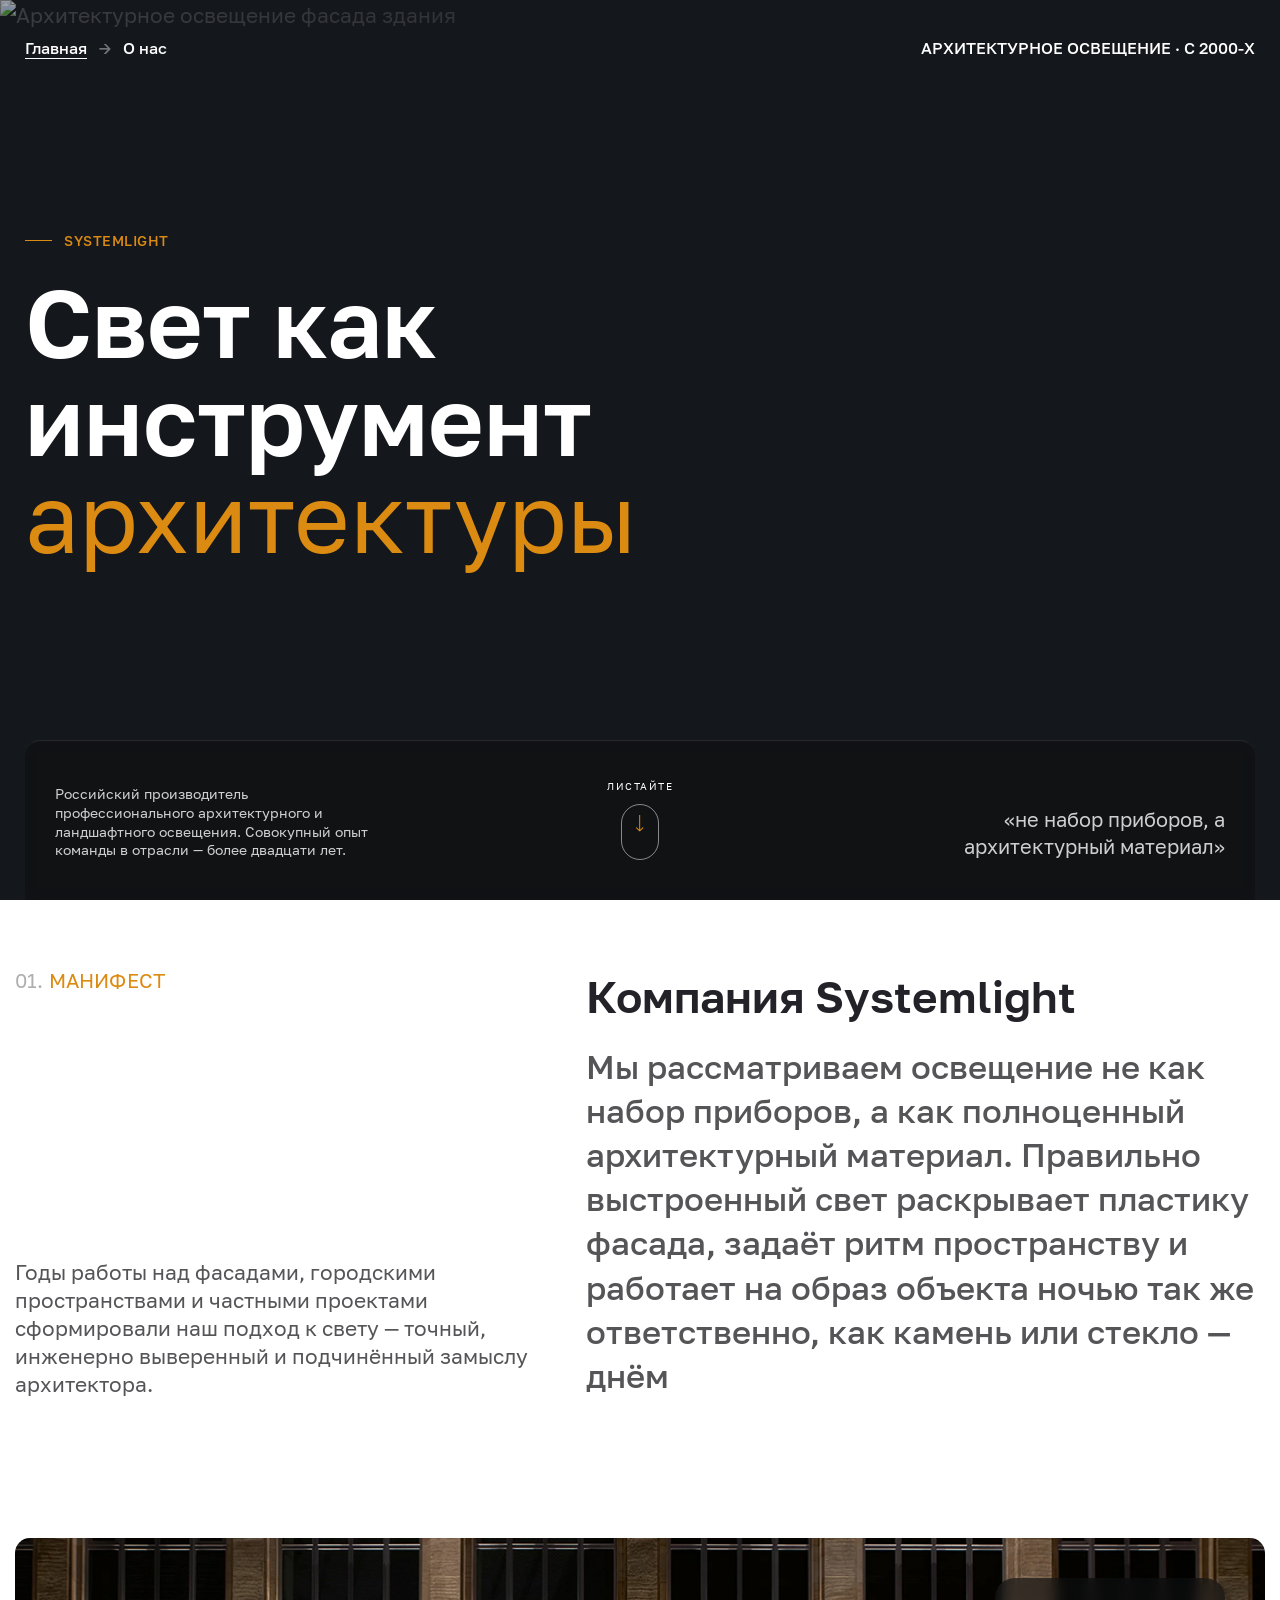
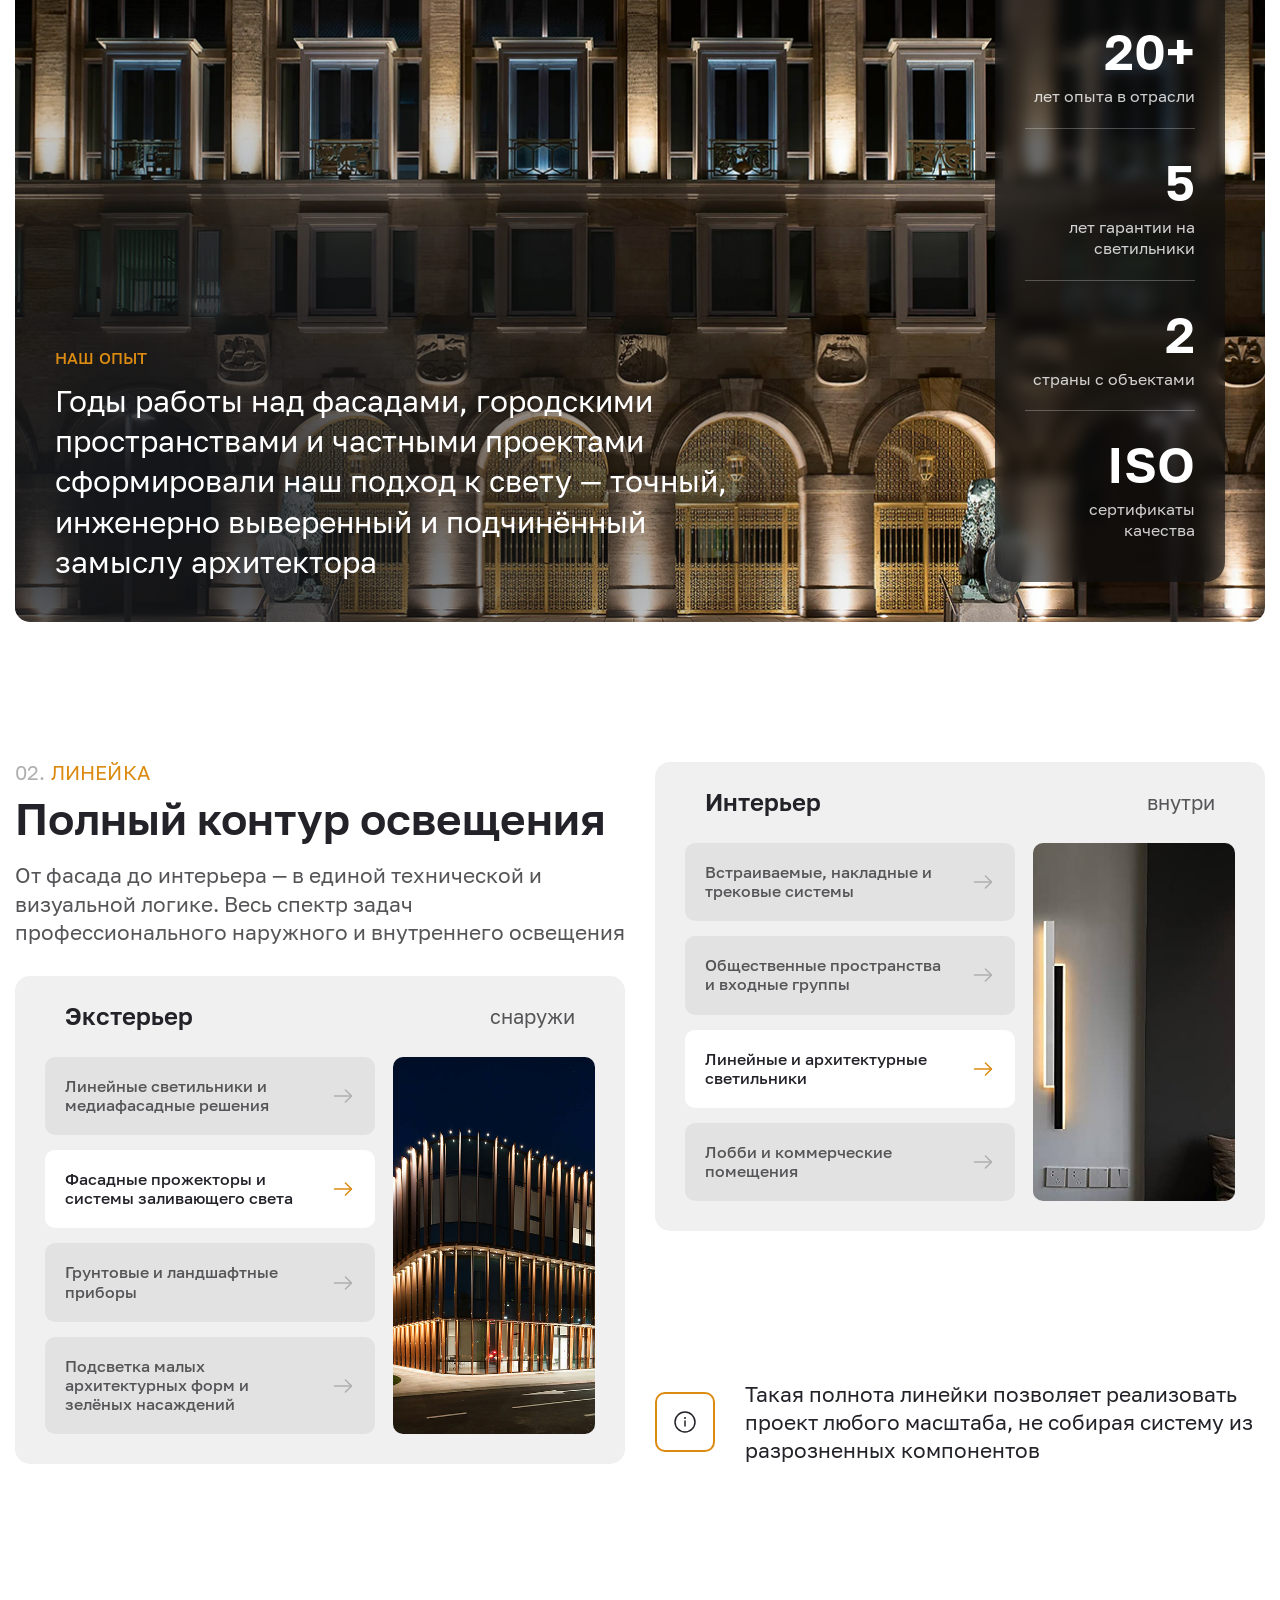
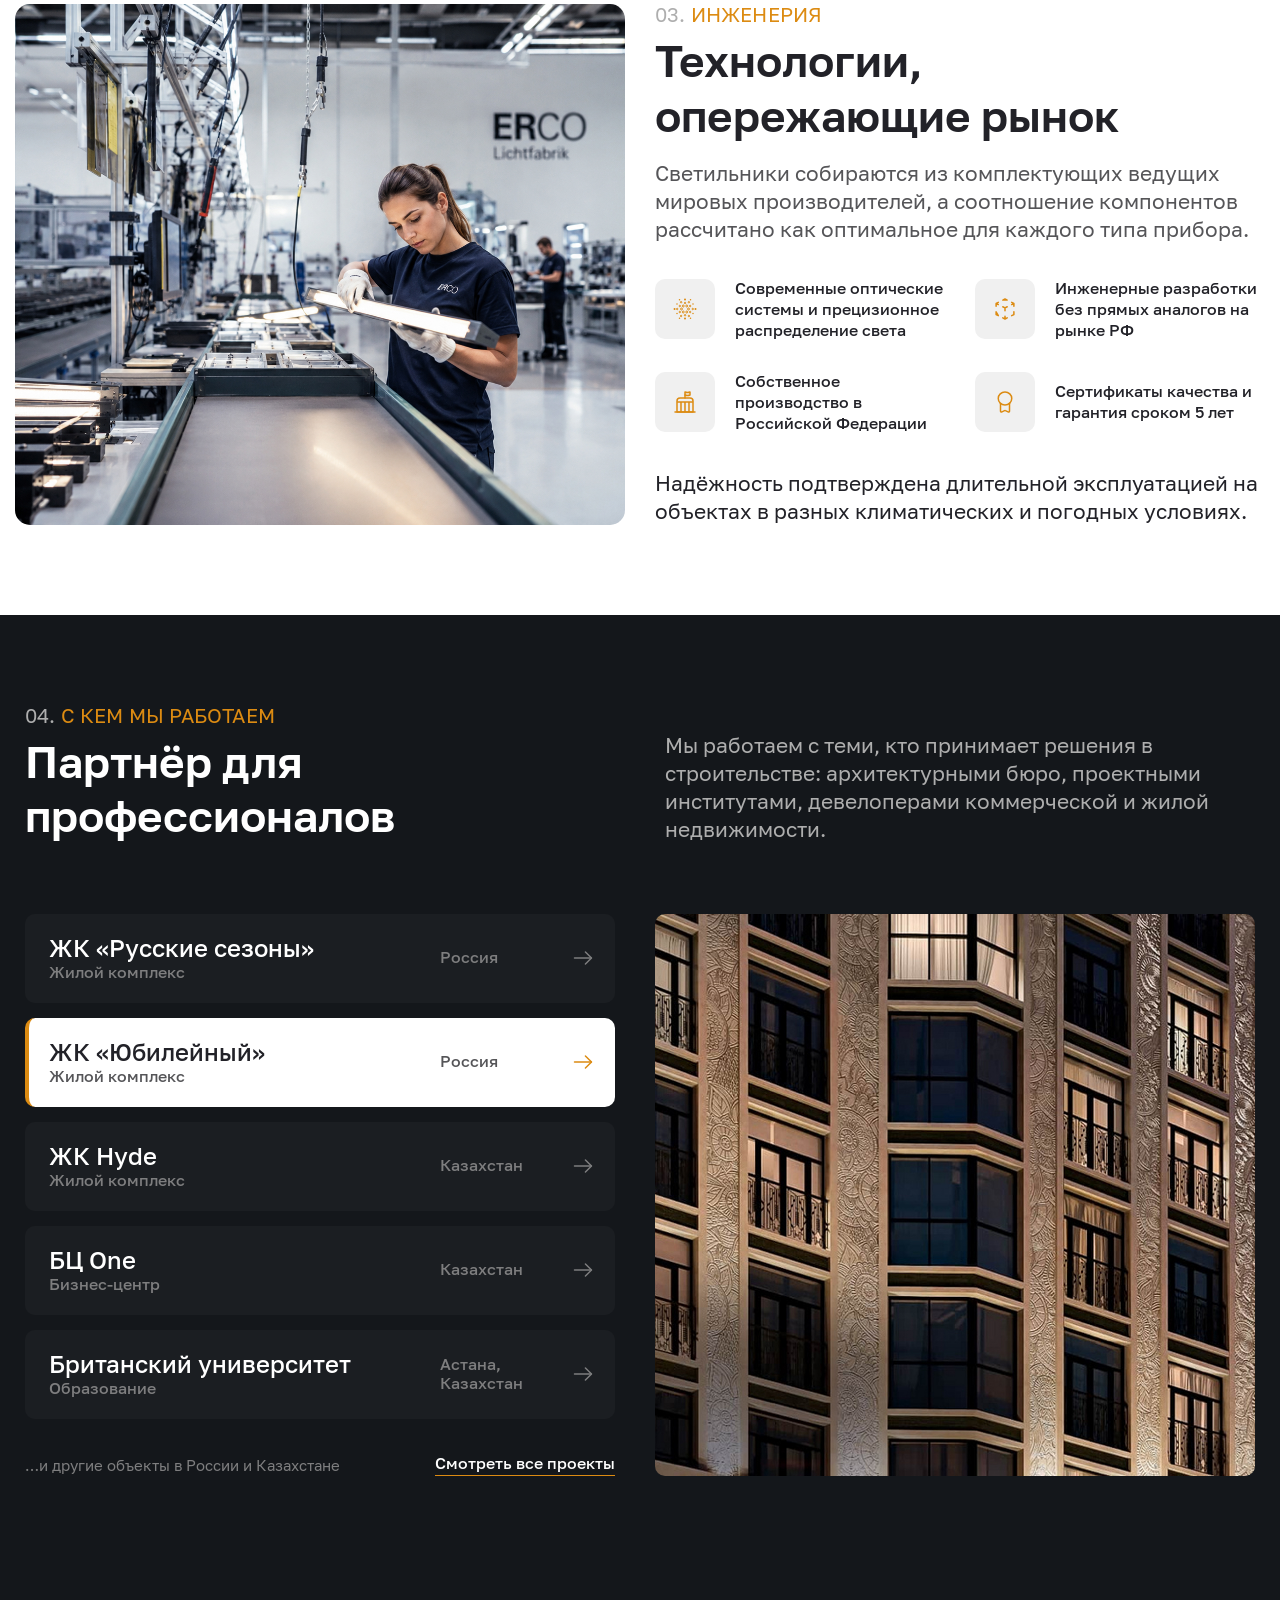
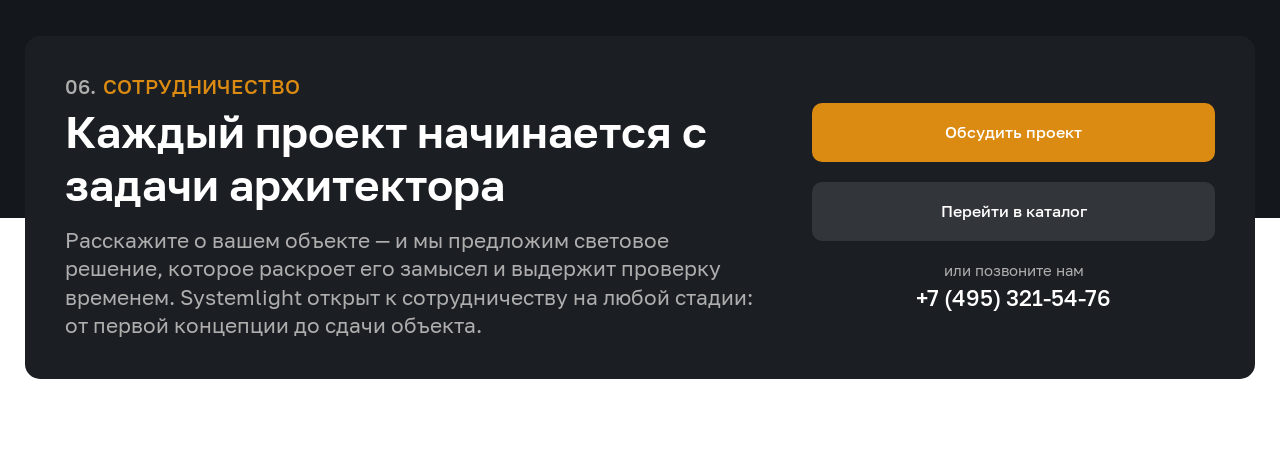
==== commit 3b1b510b: "add tabs for section product-line and partners-section" ====
--- a/index.html
+++ b/index.html
@@ -178,7 +178,9 @@
                                    <div class="product-line-card__body">
 
                                         <div class="product-line-card__list">
-                                             <a href="#" target="_blank" class="product-line-card__item">
+                                             <div class="product-line-card__item"
+                                                  data-image="img/product-line/exterior-linear.jpg"
+                                                  data-alt="Линейные светильники и медиафасадные решения">
                                                   <span class="product-line-card__item-text">Линейные светильники и
                                                        медиафасадные решения</span>
                                                   <div class="product-line-card__arrow">
@@ -193,8 +195,10 @@
                                                                  stroke-linecap="round" stroke-linejoin="round" />
                                                        </svg>
                                                   </div>
-                                             </a>
-                                             <a href="#" target="_blank" class="product-line-card__item">
+                                             </div>
+                                             <div class="product-line-card__item is-active"
+                                                  data-image="img/product-line/exterior-floodlights.jpg"
+                                                  data-alt="Фасадные прожекторы и системы заливающего света">
                                                   <span class="product-line-card__item-text">Фасадные прожекторы и
                                                        системы заливающего света</span>
                                                   <div class="product-line-card__arrow">
@@ -209,8 +213,10 @@
                                                                  stroke-linecap="round" stroke-linejoin="round" />
                                                        </svg>
                                                   </div>
-                                             </a>
-                                             <a href="#" target="_blank" class="product-line-card__item">
+                                             </div>
+                                             <div class="product-line-card__item"
+                                                  data-image="img/product-line/exterior-ground.jpg"
+                                                  data-alt="Грунтовые и ландшафтные приборы">
                                                   <span class="product-line-card__item-text">Грунтовые и ландшафтные
                                                        приборы</span>
                                                   <div class="product-line-card__arrow">
@@ -225,9 +231,11 @@
                                                                  stroke-linecap="round" stroke-linejoin="round" />
                                                        </svg>
                                                   </div>
-                                             </a>
-
-                                             <a href="#" target="_blank" class="product-line-card__item">
+                                             </div>
+
+                                             <div class="product-line-card__item"
+                                                  data-image="img/product-line/exterior-landscape.jpg"
+                                                  data-alt="Подсветка малых архитектурных форм и зелёных насаждений">
                                                   <span class="product-line-card__item-text">Подсветка малых
                                                        архитектурных форм и зелёных насаждений</span>
                                                   <div class="product-line-card__arrow">
@@ -242,13 +250,13 @@
                                                                  stroke-linecap="round" stroke-linejoin="round" />
                                                        </svg>
                                                   </div>
-                                             </a>
+                                             </div>
 
                                         </div>
 
                                         <div class="product-line-card__image-wrapper">
                                              <img class="product-line-card__image" src="img/product-line/exterior.jpg"
-                                                  alt="Визуализация категории">
+                                                  alt="Линейные светильники и медиафасадные решения">
                                         </div>
 
                                    </div>
@@ -260,7 +268,7 @@
                          <div class="product-line__sub-section product-line__sub-section--interior">
                               <div class="product-line-card">
                                    <div class="product-line-card__header">
-                                        <h3 class="product-line-card__title">Экстерьер</h3>
+                                        <h3 class="product-line-card__title">Интерьер</h3>
                                         <span class="product-line-card__badge">внутри</span>
                                    </div>
 
@@ -268,7 +276,9 @@
 
                                         <div class="product-line-card__list">
 
-                                             <a href="#" target="_blank" class="product-line-card__item">
+                                             <div class="product-line-card__item"
+                                                  data-image="img/product-line/interior-recessed.jpg"
+                                                  data-alt="Встраиваемые, накладные и трековые системы">
                                                   <span class="product-line-card__item-text">Встраиваемые, накладные и
                                                        трековые системы</span>
                                                   <div class="product-line-card__arrow">
@@ -283,9 +293,11 @@
                                                                  stroke-linecap="round" stroke-linejoin="round" />
                                                        </svg>
                                                   </div>
-                                             </a>
-
-                                             <a href="#" target="_blank" class="product-line-card__item">
+                                             </div>
+
+                                             <div class="product-line-card__item"
+                                                  data-image="img/product-line/interior-public.jpg"
+                                                  data-alt="Общественные пространства и входные группы">
                                                   <span class="product-line-card__item-text">Общественные пространства и
                                                        входные группы</span>
                                                   <div class="product-line-card__arrow">
@@ -300,9 +312,11 @@
                                                                  stroke-linecap="round" stroke-linejoin="round" />
                                                        </svg>
                                                   </div>
-                                             </a>
-
-                                             <a href="#" target="_blank" class="product-line-card__item">
+                                             </div>
+
+                                             <div class="product-line-card__item is-active"
+                                                  data-image="img/product-line/interior-linear.jpg"
+                                                  data-alt="Линейные и архитектурные светильники">
                                                   <span class="product-line-card__item-text">Линейные и архитектурные
                                                        светильники</span>
                                                   <div class="product-line-card__arrow">
@@ -317,9 +331,11 @@
                                                                  stroke-linecap="round" stroke-linejoin="round" />
                                                        </svg>
                                                   </div>
-                                             </a>
-
-                                             <a href="#" target="_blank" class="product-line-card__item">
+                                             </div>
+
+                                             <div class="product-line-card__item"
+                                                  data-image="img/product-line/interior-lobby.jpg"
+                                                  data-alt="Лобби и коммерческие помещения">
                                                   <span class="product-line-card__item-text">Лобби и коммерческие
                                                        помещения</span>
                                                   <div class="product-line-card__arrow">
@@ -334,13 +350,13 @@
                                                                  stroke-linecap="round" stroke-linejoin="round" />
                                                        </svg>
                                                   </div>
-                                             </a>
+                                             </div>
 
                                         </div>
 
                                         <div class="product-line-card__image-wrapper">
                                              <img class="product-line-card__image" src="img/product-line/interior.jpg"
-                                                  alt="Визуализация категории">
+                                                  alt="Встраиваемые, накладные и трековые системы">
                                         </div>
 
                                    </div>
@@ -458,7 +474,9 @@
 
                          <div class="partners-section__list">
 
-                              <a href="#" target="_blank" class="partners-section__item">
+                              <a href="#" target="_blank" class="partners-section__item"
+                                   data-image="img/partners/russkie-sezony.jpg"
+                                   data-alt="ЖК «Русские сезоны» — архитектурное освещение фасада">
                                    <div class="partners-section__item-info">
                                         <h4 class="partners-section__item-name">ЖК «Русские сезоны»</h4>
                                         <span class="partners-section__item-type">Жилой комплекс</span>
@@ -477,7 +495,9 @@
                                    </div>
                               </a>
 
-                              <a href="#" target="_blank" class="partners-section__item">
+                              <a href="#" target="_blank" class="partners-section__item is-active"
+                                   data-image="img/partners/yubileyniy.jpg"
+                                   data-alt="ЖК «Юбилейный» — архитектурное освещение фасада">
                                    <div class="partners-section__item-info">
                                         <h4 class="partners-section__item-name">ЖК «Юбилейный»</h4>
                                         <span class="partners-section__item-type">Жилой комплекс</span>
@@ -496,7 +516,9 @@
                                    </div>
                               </a>
 
-                              <a href="#" target="_blank" class="partners-section__item">
+                              <a href="#" target="_blank" class="partners-section__item"
+                                   data-image="img/partners/hyde.jpg"
+                                   data-alt="ЖК Hyde — архитектурное освещение фасада">
                                    <div class="partners-section__item-info">
                                         <h4 class="partners-section__item-name">ЖК Hyde</h4>
                                         <span class="partners-section__item-type">Жилой комплекс</span>
@@ -515,7 +537,9 @@
                                    </div>
                               </a>
 
-                              <a href="#" target="_blank" class="partners-section__item">
+                              <a href="#" target="_blank" class="partners-section__item"
+                                   data-image="img/partners/one.jpg"
+                                   data-alt="БЦ One — архитектурное освещение фасада">
                                    <div class="partners-section__item-info">
                                         <h4 class="partners-section__item-name">БЦ One</h4>
                                         <span class="partners-section__item-type">Бизнес-центр</span>
@@ -534,7 +558,9 @@
                                    </div>
                               </a>
 
-                              <a href="#" target="_blank" class="partners-section__item">
+                              <a href="#" target="_blank" class="partners-section__item"
+                                   data-image="img/partners/british-university.jpg"
+                                   data-alt="Британский университет — архитектурное освещение фасада">
                                    <div class="partners-section__item-info">
                                         <h4 class="partners-section__item-name">Британский университет</h4>
                                         <span class="partners-section__item-type">Образование</span>
--- a/styles/style.css
+++ b/styles/style.css
@@ -247,6 +247,19 @@
      justify-content: center;
      align-items: center;
      box-sizing: border-box;
+     color: var(--color-orange);
+}
+
+.hero-section__mouse {
+     width: 38px;
+     height: 56px;
+     border: 1px solid rgba(255, 255, 255, 0.5);
+     border-radius: 36px;
+     position: relative;
+     display: flex;
+     justify-content: center;
+     align-items: center;
+     box-sizing: border-box;
      color: #dc8b12;
      transition: transform 0.3s ease, border-color 0.3s ease;
 }
@@ -549,12 +562,14 @@
      cursor: pointer;
 }
 
-.product-line-card__item:hover {
+.product-line-card__item:hover,
+.product-line-card__item.is-active {
      background-color: var(--color-white);
      color: var(--color-dark);
 }
 
-.product-line-card__item:hover .product-line-card__arrow {
+.product-line-card__item:hover .product-line-card__arrow,
+.product-line-card__item.is-active .product-line-card__arrow {
      color: var(--color-orange);
 }
 
@@ -593,6 +608,7 @@
      height: 100%;
      object-fit: cover;
      object-position: center;
+     transition: opacity 0.25s ease-in-out;
 }
 
 .product-line__footer {
@@ -876,21 +892,26 @@
      display: block;
 }
 
-.partners-section__item:hover {
+.partners-section__item:hover,
+.partners-section__item.is-active {
      background-color: var(--color-white);
      border-left-color: var(--color-orange);
 }
 
-.partners-section__item:hover .partners-section__item-name {
+.partners-section__item:hover .partners-section__item-name,
+.partners-section__item.is-active .partners-section__item-name {
      color: #222228;
 }
 
 .partners-section__item:hover .partners-section__item-type,
-.partners-section__item:hover .partners-section__item-country {
+.partners-section__item:hover .partners-section__item-country,
+.partners-section__item.is-active .partners-section__item-type,
+.partners-section__item.is-active .partners-section__item-country {
      color: #555558;
 }
 
-.partners-section__item:hover .partners-section__arrow {
+.partners-section__item:hover .partners-section__arrow,
+.partners-section__item.is-active .partners-section__arrow {
      color: var(--color-orange);
 }
 
@@ -940,6 +961,7 @@
      object-fit: cover;
      object-position: center;
      display: block;
+     transition: opacity 0.25s ease-in-out;
 }
 
 .cooperation-section {
@@ -1594,4 +1616,4 @@
           gap: 15px;
           align-items: flex-start;
      }
-}
+}
